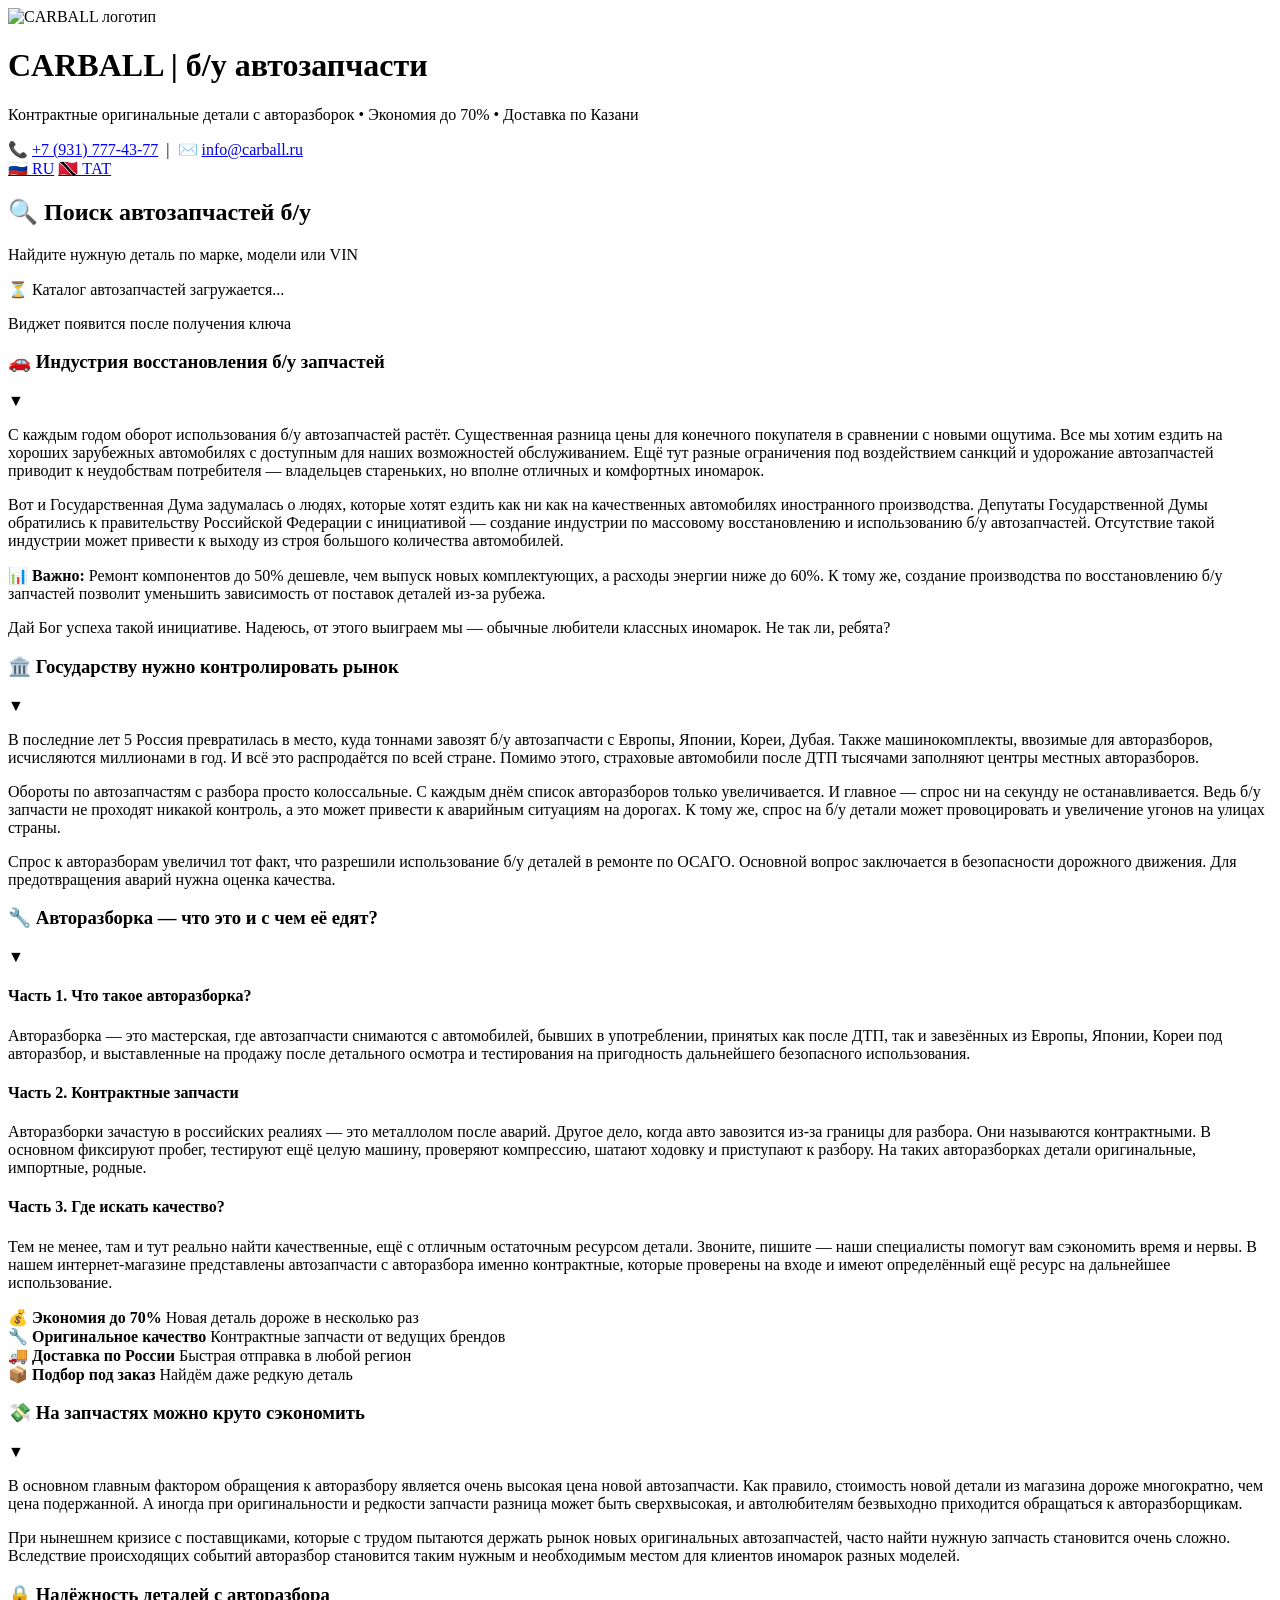
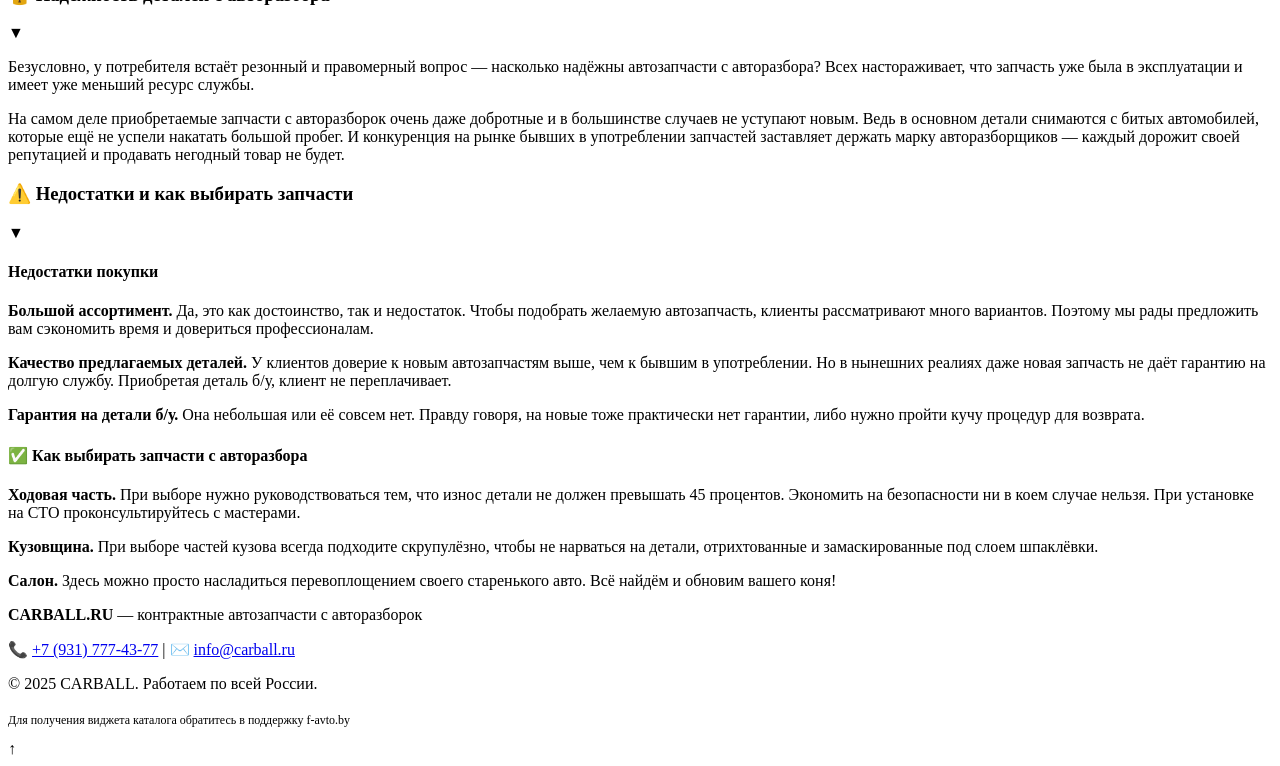
==== index.html @ 547726d8 "Carbal.ru" ====
<!DOCTYPE html>
<html lang="ru">

<head>
    <meta charset="UTF-8">
    <meta name="viewport" content="width=device-width, initial-scale=1.0">
    <title>CARBALL | Автозапчасти б/у — контрактные детали</title>
    <meta name="description"
        content="Контрактные автозапчасти с авторазборок. Экономия до 70%, оригинальные детали для иномарок. Доставка по России.">
    <link rel="stylesheet" href="carbal.css">
</head>

<body>
    <div class="header">
        <div class="header-top">
            <img class="header-logo" src="авторазборка/CarBall.jpg" alt="CARBALL логотип">
            <div>
                <h1>CARBALL <span>| б/у автозапчасти</span></h1>
                <p>Контрактные оригинальные детали с авторазборок • Экономия до 70% • Доставка по Казани</p>
            </div>
        </div>
        <div class="contacts">
            📞 <a href="tel:+79317774377" class="phone-link">+7 (931) 777-43-77</a> &nbsp;|&nbsp;
            ✉️ <a href="mailto:info@carball.ru">info@carball.ru</a>
        </div>
        <div class="lang-switcher">
            <a href="index.html" class="lang-btn active">🇷🇺 RU</a>
            <a href="index-tt.html" class="lang-btn">🇹🇹 ТАТ</a>
        </div>
    </div>

    <div class="container">
        <div class="widget-area">
            <h2>🔍 Поиск автозапчастей б/у</h2>
            <p>Найдите нужную деталь по марке, модели или VIN</p>
            <div class="widget-placeholder" id="favto_catalog_widget">
                <p>⏳ Каталог автозапчастей загружается...</p>
                <div class="badge">Виджет появится после получения ключа</div>
            </div>
        </div>

        <div class="tabs-container" id="tabsContainer">
            <div class="tab">
                <div class="tab-header" data-tab="1">
                    <h3><span class="tab-icon">🚗</span> Индустрия восстановления б/у запчастей</h3>
                    <span class="tab-arrow">▼</span>
                </div>
                <div class="tab-content">
                    <div class="tab-inner">
                        <p>С каждым годом оборот использования б/у автозапчастей растёт. Существенная разница цены для
                            конечного покупателя в сравнении с новыми ощутима. Все мы хотим ездить на хороших зарубежных
                            автомобилях с доступным для наших возможностей обслуживанием. Ещё тут разные ограничения под
                            воздействием санкций и удорожание автозапчастей приводит к неудобствам потребителя —
                            владельцев стареньких, но вполне отличных и комфортных иномарок.</p>
                        <p>Вот и Государственная Дума задумалась о людях, которые хотят ездить как ни как на
                            качественных автомобилях иностранного производства. Депутаты Государственной Думы обратились
                            к правительству Российской Федерации с инициативой — создание индустрии по массовому
                            восстановлению и использованию б/у автозапчастей. Отсутствие такой индустрии может привести
                            к выходу из строя большого количества автомобилей.</p>
                        <div class="highlight">📊 <strong>Важно:</strong> Ремонт компонентов до 50% дешевле, чем выпуск
                            новых комплектующих, а расходы энергии ниже до 60%. К тому же, создание производства по
                            восстановлению б/у запчастей позволит уменьшить зависимость от поставок деталей из-за
                            рубежа.</div>
                        <p>Дай Бог успеха такой инициативе. Надеюсь, от этого выиграем мы — обычные любители классных
                            иномарок. Не так ли, ребята?</p>
                    </div>
                </div>
            </div>

            <div class="tab">
                <div class="tab-header" data-tab="2">
                    <h3><span class="tab-icon">🏛️</span> Государству нужно контролировать рынок</h3>
                    <span class="tab-arrow">▼</span>
                </div>
                <div class="tab-content">
                    <div class="tab-inner">
                        <p>В последние лет 5 Россия превратилась в место, куда тоннами завозят б/у автозапчасти с
                            Европы, Японии, Кореи, Дубая. Также машинокомплекты, ввозимые для авторазборов, исчисляются
                            миллионами в год. И всё это распродаётся по всей стране. Помимо этого, страховые автомобили
                            после ДТП тысячами заполняют центры местных авторазборов.</p>
                        <p>Обороты по автозапчастям с разбора просто колоссальные. С каждым днём список авторазборов
                            только увеличивается. И главное — спрос ни на секунду не останавливается. Ведь б/у запчасти
                            не проходят никакой контроль, а это может привести к аварийным ситуациям на дорогах. К тому
                            же, спрос на б/у детали может провоцировать и увеличение угонов на улицах страны.</p>
                        <p>Спрос к авторазборам увеличил тот факт, что разрешили использование б/у деталей в ремонте по
                            ОСАГО. Основной вопрос заключается в безопасности дорожного движения. Для предотвращения
                            аварий нужна оценка качества.</p>
                    </div>
                </div>
            </div>

            <div class="tab">
                <div class="tab-header" data-tab="3">
                    <h3><span class="tab-icon">🔧</span> Авторазборка — что это и с чем её едят?</h3>
                    <span class="tab-arrow">▼</span>
                </div>
                <div class="tab-content">
                    <div class="tab-inner">
                        <h4>Часть 1. Что такое авторазборка?</h4>
                        <p>Авторазборка — это мастерская, где автозапчасти снимаются с автомобилей, бывших в
                            употреблении, принятых как после ДТП, так и завезённых из Европы, Японии, Кореи под
                            авторазбор, и выставленные на продажу после детального осмотра и тестирования на пригодность
                            дальнейшего безопасного использования.</p>
                        <h4>Часть 2. Контрактные запчасти</h4>
                        <p>Авторазборки зачастую в российских реалиях — это металлолом после аварий. Другое дело, когда
                            авто завозится из-за границы для разбора. Они называются контрактными. В основном фиксируют
                            пробег, тестируют ещё целую машину, проверяют компрессию, шатают ходовку и приступают к
                            разбору. На таких авторазборках детали оригинальные, импортные, родные.</p>
                        <h4>Часть 3. Где искать качество?</h4>
                        <p>Тем не менее, там и тут реально найти качественные, ещё с отличным остаточным ресурсом
                            детали. Звоните, пишите — наши специалисты помогут вам сэкономить время и нервы. В нашем
                            интернет-магазине представлены автозапчасти с авторазбора именно контрактные, которые
                            проверены на входе и имеют определённый ещё ресурс на дальнейшее использование.</p>
                        <div class="benefits-mini">
                            <div class="benefit-mini"><strong>💰 Экономия до 70%</strong> Новая деталь дороже в
                                несколько раз</div>
                            <div class="benefit-mini"><strong>🔧 Оригинальное качество</strong> Контрактные запчасти от
                                ведущих брендов</div>
                            <div class="benefit-mini"><strong>🚚 Доставка по России</strong> Быстрая отправка в любой
                                регион</div>
                            <div class="benefit-mini"><strong>📦 Подбор под заказ</strong> Найдём даже редкую деталь
                            </div>
                        </div>
                    </div>
                </div>
            </div>

            <div class="tab">
                <div class="tab-header" data-tab="4">
                    <h3><span class="tab-icon">💸</span> На запчастях можно круто сэкономить</h3>
                    <span class="tab-arrow">▼</span>
                </div>
                <div class="tab-content">
                    <div class="tab-inner">
                        <p>В основном главным фактором обращения к авторазбору является очень высокая цена новой
                            автозапчасти. Как правило, стоимость новой детали из магазина дороже многократно, чем цена
                            подержанной. А иногда при оригинальности и редкости запчасти разница может быть
                            сверхвысокая, и автолюбителям безвыходно приходится обращаться к авторазборщикам.</p>
                        <p>При нынешнем кризисе с поставщиками, которые с трудом пытаются держать рынок новых
                            оригинальных автозапчастей, часто найти нужную запчасть становится очень сложно. Вследствие
                            происходящих событий авторазбор становится таким нужным и необходимым местом для клиентов
                            иномарок разных моделей.</p>
                    </div>
                </div>
            </div>

            <div class="tab">
                <div class="tab-header" data-tab="5">
                    <h3><span class="tab-icon">🔒</span> Надёжность деталей с авторазбора</h3>
                    <span class="tab-arrow">▼</span>
                </div>
                <div class="tab-content">
                    <div class="tab-inner">
                        <p>Безусловно, у потребителя встаёт резонный и правомерный вопрос — насколько надёжны
                            автозапчасти с авторазбора? Всех настораживает, что запчасть уже была в эксплуатации и имеет
                            уже меньший ресурс службы.</p>
                        <p>На самом деле приобретаемые запчасти с авторазборок очень даже добротные и в большинстве
                            случаев не уступают новым. Ведь в основном детали снимаются с битых автомобилей, которые ещё
                            не успели накатать большой пробег. И конкуренция на рынке бывших в употреблении запчастей
                            заставляет держать марку авторазборщиков — каждый дорожит своей репутацией и продавать
                            негодный товар не будет.</p>
                    </div>
                </div>
            </div>

            <div class="tab">
                <div class="tab-header" data-tab="6">
                    <h3><span class="tab-icon">⚠️</span> Недостатки и как выбирать запчасти</h3>
                    <span class="tab-arrow">▼</span>
                </div>
                <div class="tab-content">
                    <div class="tab-inner">
                        <h4>Недостатки покупки</h4>
                        <p><strong>Большой ассортимент.</strong> Да, это как достоинство, так и недостаток. Чтобы
                            подобрать желаемую автозапчасть, клиенты рассматривают много вариантов. Поэтому мы рады
                            предложить вам сэкономить время и довериться профессионалам.</p>
                        <p><strong>Качество предлагаемых деталей.</strong> У клиентов доверие к новым автозапчастям
                            выше, чем к бывшим в употреблении. Но в нынешних реалиях даже новая запчасть не даёт
                            гарантию на долгую службу. Приобретая деталь б/у, клиент не переплачивает.</p>
                        <p><strong>Гарантия на детали б/у.</strong> Она небольшая или её совсем нет. Правду говоря, на
                            новые тоже практически нет гарантии, либо нужно пройти кучу процедур для возврата.</p>
                        <h4>✅ Как выбирать запчасти с авторазбора</h4>
                        <p><strong>Ходовая часть.</strong> При выборе нужно руководствоваться тем, что износ детали не
                            должен превышать 45 процентов. Экономить на безопасности ни в коем случае нельзя. При
                            установке на СТО проконсультируйтесь с мастерами.</p>
                        <p><strong>Кузовщина.</strong> При выборе частей кузова всегда подходите скрупулёзно, чтобы не
                            нарваться на детали, отрихтованные и замаскированные под слоем шпаклёвки.</p>
                        <p><strong>Салон.</strong> Здесь можно просто насладиться перевоплощением своего старенького
                            авто. Всё найдём и обновим вашего коня!</p>
                    </div>
                </div>
            </div>
        </div>
    </div>

    <div class="footer">
        <p><strong>CARBALL.RU</strong> — контрактные автозапчасти с авторазборок</p>
        <p>📞 <a href="tel:+79317774377">+7 (931) 777-43-77</a> | ✉️ <a
                href="mailto:info@carball.ru">info@carball.ru</a></p>
        <p>© 2025 CARBALL. Работаем по всей России.</p>
        <p style="font-size: 12px; margin-top: 20px;">Для получения виджета каталога обратитесь в поддержку f-avto.by
        </p>
    </div>

    <div class="go-top" id="goTop">↑</div>

    <script>
        const tabs = document.querySelectorAll('.tab');
        tabs.forEach(tab => {
            const header = tab.querySelector('.tab-header');
            header.addEventListener('click', () => {
                tabs.forEach(otherTab => {
                    if (otherTab !== tab && otherTab.classList.contains('active')) {
                        otherTab.classList.remove('active');
                    }
                });
                tab.classList.toggle('active');
            });
        });
        if (tabs.length > 0) tabs[0].classList.add('active');

        const goTop = document.getElementById('goTop');
        window.addEventListener('scroll', () => {
            goTop.classList.toggle('show', window.scrollY > 300);
        });
        goTop.addEventListener('click', () => {
            window.scrollTo({ top: 0, behavior: 'smooth' });
        });
    </script>
</body>

</html>
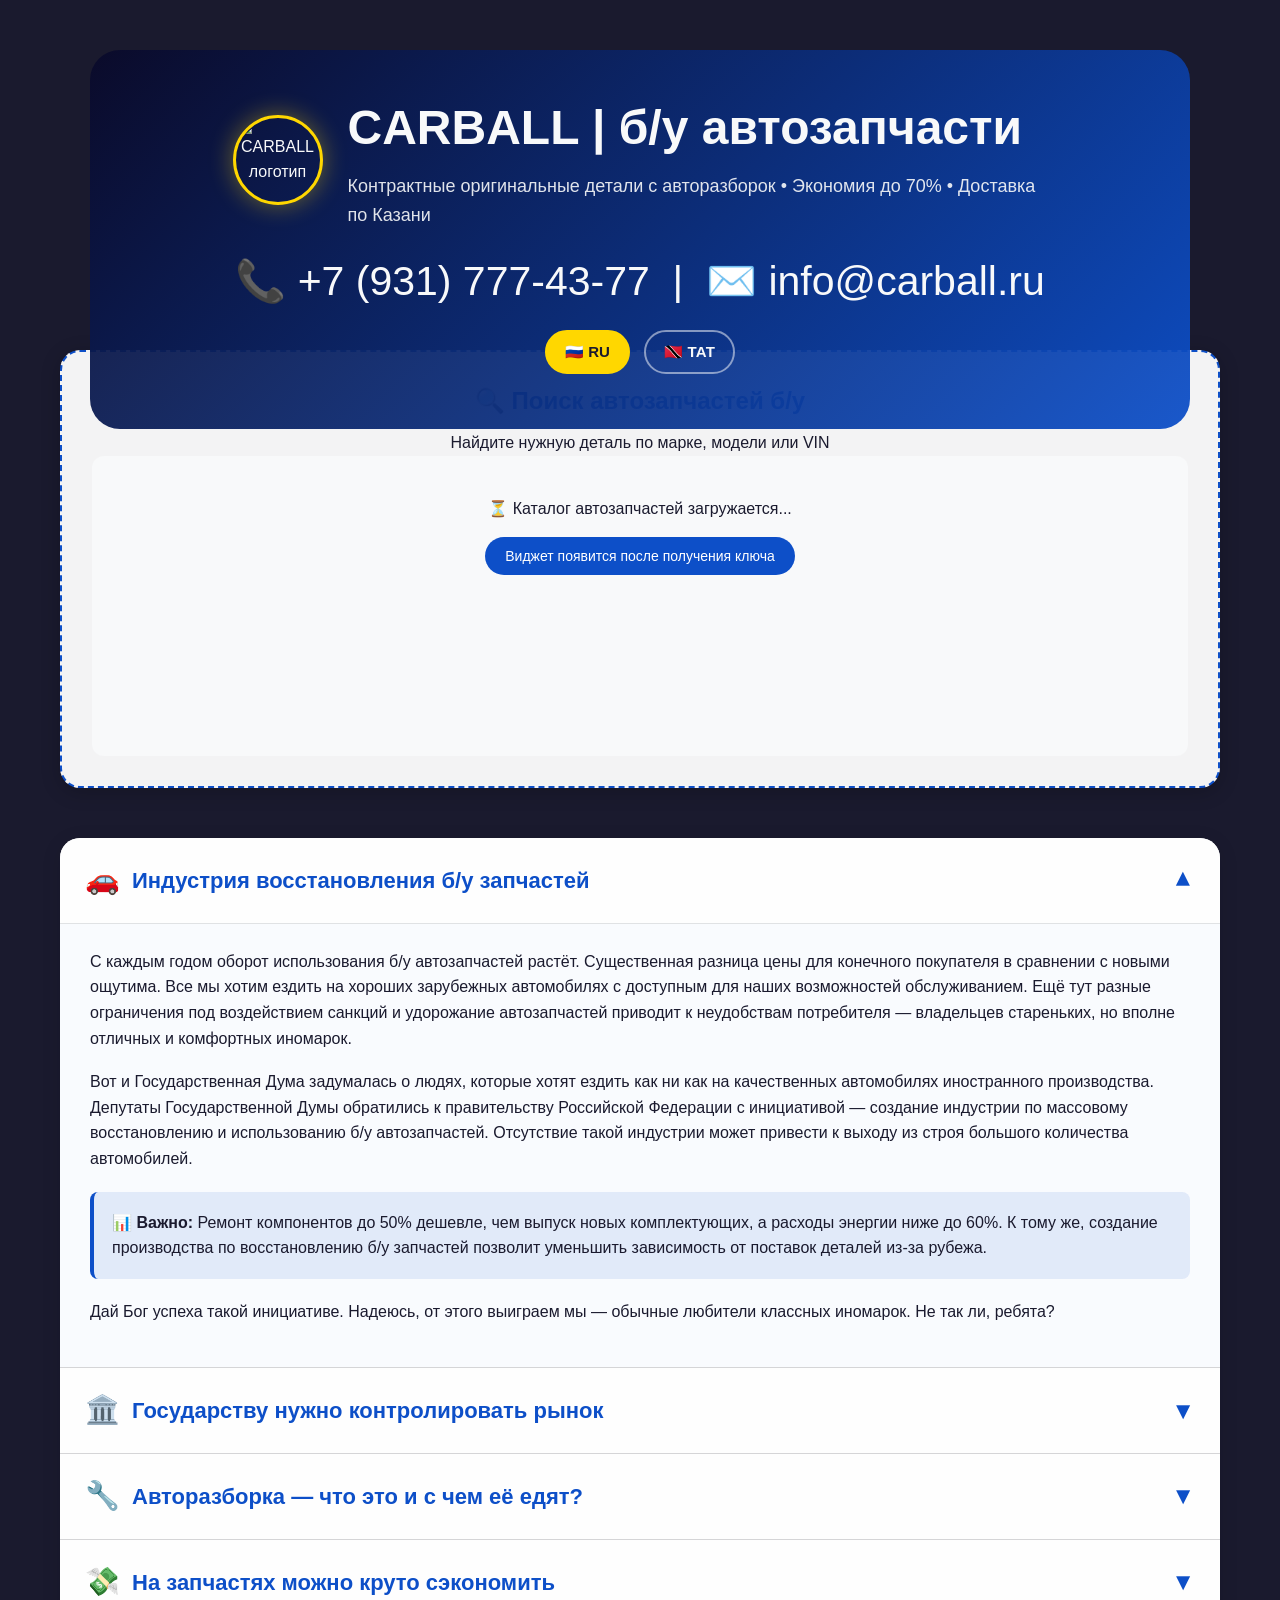
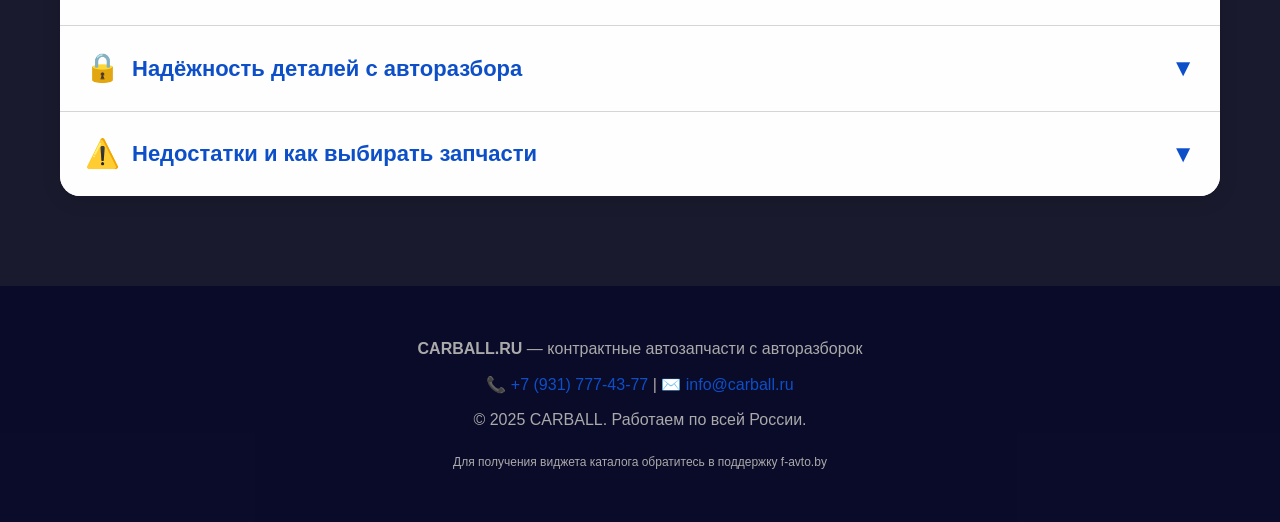
==== commit 9b752ac0: "Carbal.ru" ====
--- a/index.html
+++ b/index.html
@@ -13,7 +13,7 @@
 <body>
     <div class="header">
         <div class="header-top">
-            <img class="header-logo" src="авторазборка/CarBall.jpg" alt="CARBALL логотип">
+            <img class="header-logo" src="carbal/CarBall.jpg" alt="CARBALL логотип">
             <div>
                 <h1>CARBALL <span>| б/у автозапчасти</span></h1>
                 <p>Контрактные оригинальные детали с авторазборок • Экономия до 70% • Доставка по Казани</p>
--- a/carbal.css
+++ b/carbal.css
@@ -0,0 +1,340 @@
+* {
+  margin: 0;
+  padding: 0;
+  box-sizing: border-box;
+}
+
+body {
+  font-family: -apple-system, BlinkMacSystemFont, 'Segoe UI', Roboto, 'Helvetica Neue', Arial, sans-serif;
+  color: #1a1a2e;
+  line-height: 1.6;
+  background-image: url('carbal/1.jpg');
+  background-size: cover;
+  background-position: center;
+  background-repeat: no-repeat;
+  background-attachment: fixed;
+  background-color: #1a1a2e;
+  position: relative;
+  min-height: 100vh;
+}
+
+.header {
+  background: linear-gradient(135deg, rgba(10, 10, 42, 0.95) 0%, rgba(13, 79, 200, 0.95) 100%);
+  color: #f8f9fa;
+  padding: 40px 20px;
+  text-align: center;
+  width: 90%;
+  max-width: 1100px;
+  border-radius: 30px;
+  margin: 30px auto;
+  position: fixed;
+  top: 20px;
+  left: 50%;
+  transform: translateX(-50%);
+  z-index: 1000;
+
+}
+
+.header-top {
+  display: flex;
+  align-items: center;
+  justify-content: center;
+  gap: 25px;
+  margin-bottom: 20px;
+  flex-wrap: wrap;
+}
+
+.header-logo {
+  width: 90px;
+  height: 90px;
+  border-radius: 50%;
+  object-fit: cover;
+  border: 3px solid #ffd700;
+  box-shadow: 0 0 25px rgba(255, 215, 0, 0.4);
+  transition: transform 0.3s ease;
+}
+
+.header-logo:hover {
+  transform: scale(1.05);
+}
+
+.header h1 {
+  font-size: 48px;
+  margin-bottom: 5px;
+  text-align: left;
+}
+
+.header h1 span {
+  color: #f8f9fa;
+}
+
+.header p {
+  font-size: 18px;
+  opacity: 0.9;
+  max-width: 700px;
+  margin: 0;
+  text-align: left;
+}
+
+.contacts {
+  margin-top: 20px;
+  font-size: 41px;
+}
+
+.contacts a {
+  color: #f8f9fa;
+  text-decoration: none;
+}
+
+@media (max-width: 768px) {
+  .header-top {
+    flex-direction: column;
+    text-align: center;
+  }
+
+  .header h1 {
+    font-size: 32px;
+    text-align: center;
+  }
+
+  .header p {
+    text-align: center;
+    font-size: 16px;
+  }
+
+  .header-logo {
+    width: 70px;
+    height: 70px;
+  }
+
+  .lang-btn {
+    padding: 6px 14px;
+    font-size: 13px;
+  }
+}
+
+.container {
+  max-width: 1200px;
+  margin: 0 auto;
+  padding: 350px 20px 40px;
+}
+
+.widget-area {
+  background: rgba(255, 255, 255, 0.95);
+  border-radius: 20px;
+  padding: 30px;
+  margin-bottom: 50px;
+  box-shadow: 0 4px 20px rgba(0, 0, 0, 0.2);
+  text-align: center;
+  border: 2px dashed #0d4fc8;
+}
+
+.widget-area h2 {
+  color: #0d4fc8;
+  margin-bottom: 10px;
+}
+
+.widget-placeholder {
+  background: #f8f9fa;
+  border-radius: 12px;
+  padding: 40px;
+  min-height: 300px;
+}
+
+.badge {
+  display: inline-block;
+  background: #0d4fc8;
+  color: white;
+  padding: 8px 20px;
+  border-radius: 50px;
+  font-size: 14px;
+  margin-top: 15px;
+}
+
+.tabs-container {
+  background: rgba(255, 255, 255, 0.92);
+  border-radius: 20px;
+  box-shadow: 0 4px 20px rgba(0, 0, 0, 0.1);
+  overflow: hidden;
+}
+
+.tab {
+  border-bottom: 1px solid rgba(0, 0, 0, 0.1);
+}
+
+.tab:last-child {
+  border-bottom: none;
+}
+
+.tab-header {
+  background: rgba(255, 255, 255, 0.95);
+  padding: 20px 25px;
+  cursor: pointer;
+  transition: background 0.3s ease;
+  display: flex;
+  justify-content: space-between;
+  align-items: center;
+}
+
+.tab-header:hover {
+  background: rgba(240, 244, 250, 0.98);
+}
+
+.tab-header h3 {
+  color: #0d4fc8;
+  font-size: 22px;
+  margin: 0;
+  display: flex;
+  align-items: center;
+  gap: 12px;
+}
+
+.tab-icon {
+  font-size: 28px;
+}
+
+.tab-arrow {
+  font-size: 24px;
+  color: #0d4fc8;
+  transition: transform 0.3s ease;
+}
+
+.tab.active .tab-arrow {
+  transform: rotate(180deg);
+}
+
+.tab-content {
+  max-height: 0;
+  overflow: hidden;
+  transition: max-height 0.5s ease;
+  background: rgba(250, 252, 255, 0.95);
+}
+
+.tab.active .tab-content {
+  max-height: 3000px;
+}
+
+.tab-inner {
+  padding: 25px 30px;
+  border-top: 1px solid rgba(0, 0, 0, 0.1);
+}
+
+.tab-inner p {
+  margin-bottom: 18px;
+  font-size: 16px;
+  color: #1a1a2e;
+}
+
+.tab-inner h4 {
+  color: #0d4fc8;
+  margin: 20px 0 10px 0;
+  font-size: 18px;
+}
+
+.tab-inner .highlight {
+  background: rgba(13, 79, 200, 0.1);
+  padding: 18px;
+  border-left: 4px solid #0d4fc8;
+  border-radius: 8px;
+  margin: 20px 0;
+}
+
+.benefits-mini {
+  display: grid;
+  grid-template-columns: repeat(auto-fit, minmax(200px, 1fr));
+  gap: 15px;
+  margin: 20px 0;
+}
+
+.benefit-mini {
+  background: white;
+  padding: 15px;
+  border-radius: 12px;
+  text-align: center;
+  border: 1px solid #e0e4e8;
+}
+
+.benefit-mini strong {
+  color: #0d4fc8;
+  display: block;
+  font-size: 18px;
+  margin-bottom: 8px;
+}
+
+.footer {
+  background: rgba(10, 10, 42, 0.95);
+  color: #aaa;
+  text-align: center;
+  padding: 40px 20px;
+  margin-top: 50px;
+}
+
+.footer p {
+  margin: 10px 0;
+}
+
+.footer a {
+  color: #0d4fc8;
+  text-decoration: none;
+}
+
+.go-top {
+  position: fixed;
+  bottom: 30px;
+  right: 30px;
+  background: #0d4fc8;
+  color: white;
+  width: 50px;
+  height: 50px;
+  border-radius: 50%;
+  display: flex;
+  align-items: center;
+  justify-content: center;
+  cursor: pointer;
+  opacity: 0;
+  transition: opacity 0.3s;
+  box-shadow: 0 2px 10px rgba(0, 0, 0, 0.2);
+  z-index: 100;
+}
+
+.go-top.show {
+  opacity: 1;
+}
+
+.go-top:hover {
+  background: #0a3a9e;
+}
+
+.phone-link:hover {
+  text-decoration: underline;
+}
+
+.lang-switcher {
+  margin: 15px 0;
+}
+
+.lang-btn {
+  display: inline-block;
+  padding: 8px 18px;
+  margin: 0 5px;
+  border: 2px solid rgba(255, 255, 255, 0.5);
+  border-radius: 25px;
+  color: #f8f9fa;
+  text-decoration: none;
+  font-size: 15px;
+  font-weight: bold;
+  transition: all 0.3s ease;
+}
+
+.lang-btn:hover {
+  background: rgba(255, 255, 255, 0.2);
+  border-color: #ffd700;
+  color: #ffd700;
+  transform: scale(1.05);
+}
+
+.lang-btn.active {
+  background: #ffd700;
+  color: #1a1a2e;
+  border-color: #ffd700;
+}
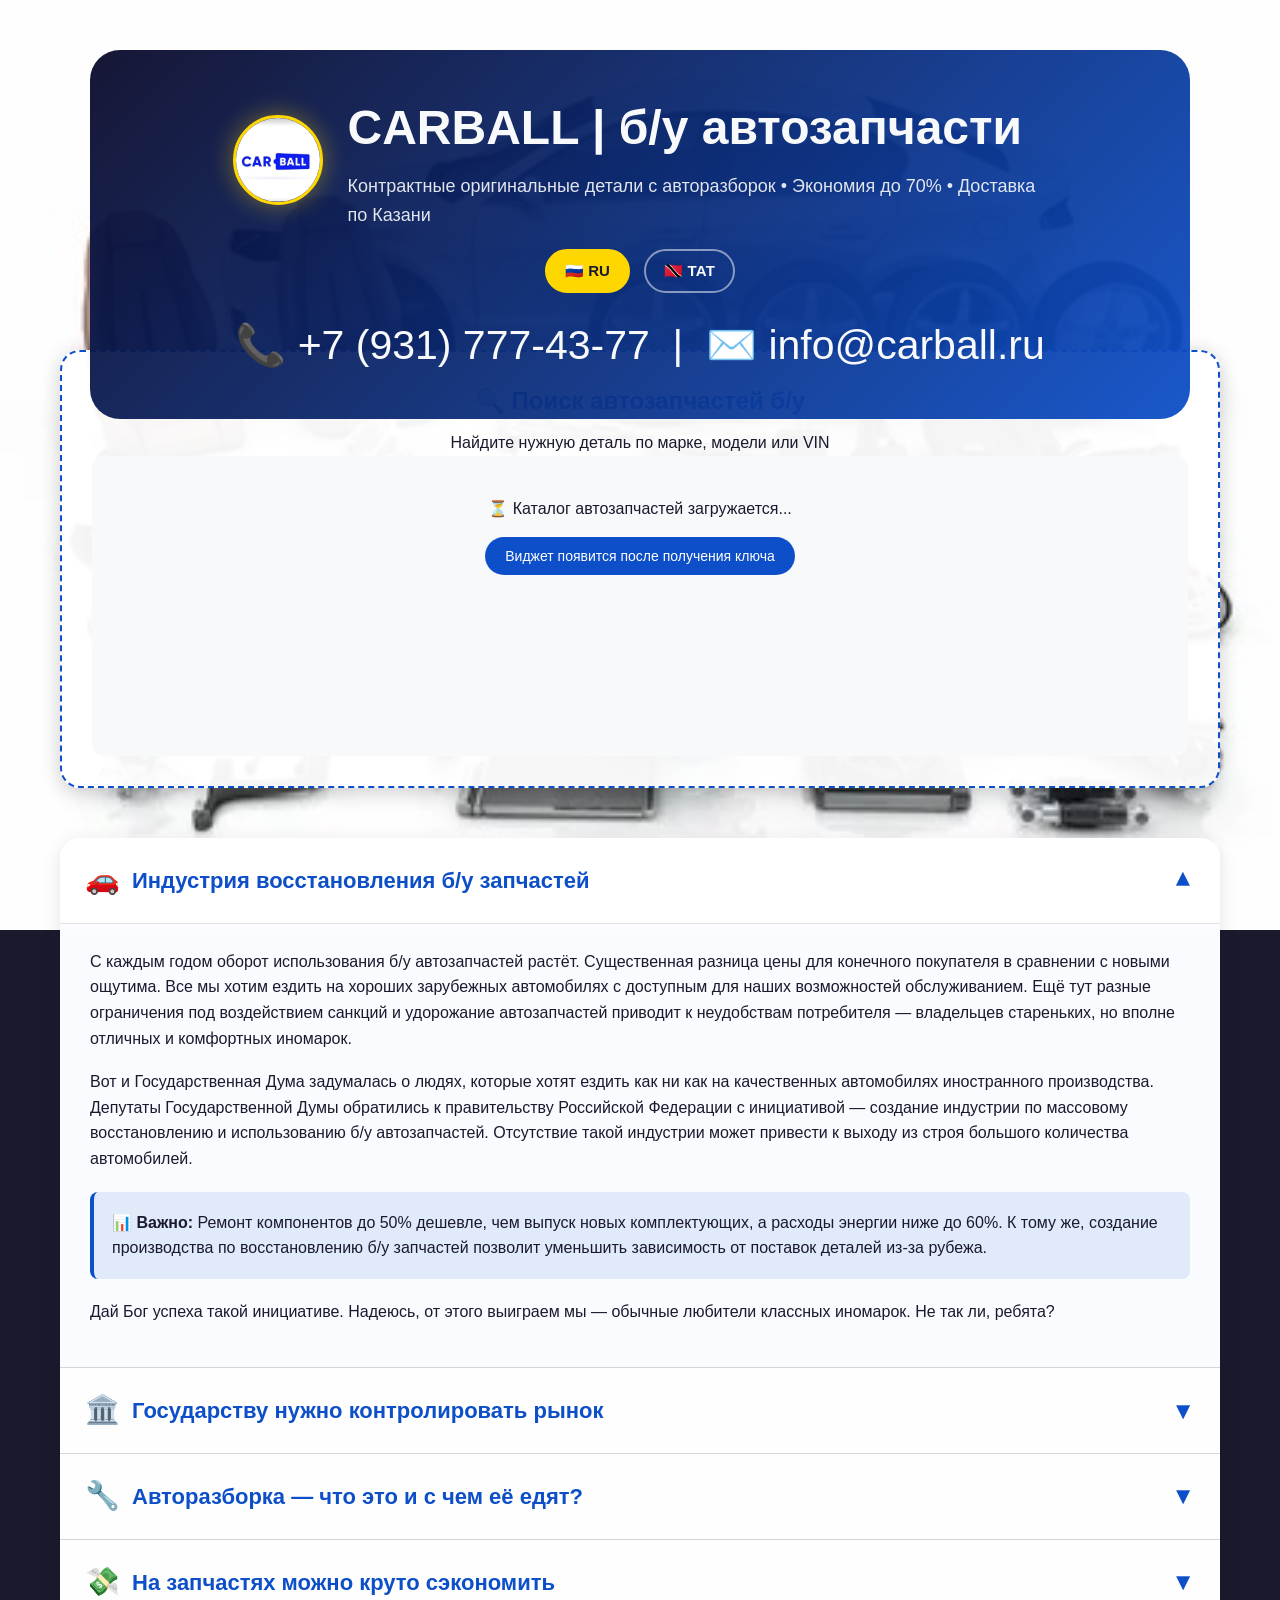
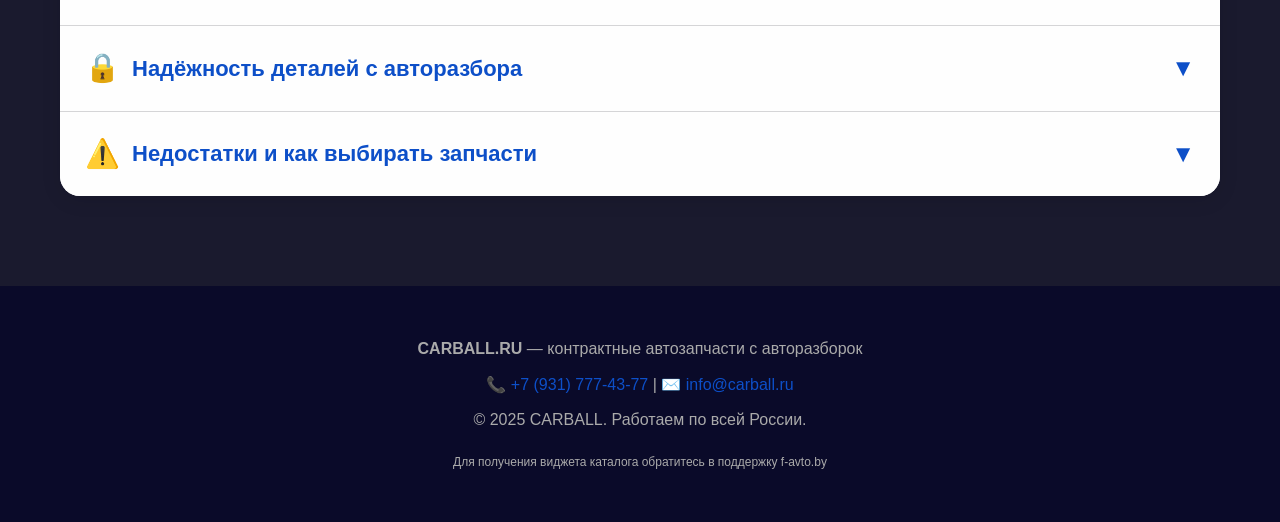
==== commit dadb0d41: "e" ====
--- a/index.html
+++ b/index.html
@@ -13,19 +13,21 @@
 <body>
     <div class="header">
         <div class="header-top">
-            <img class="header-logo" src="carbal/CarBall.jpg" alt="CARBALL логотип">
+            <img class="header-logo" src="CarBall.jpg" alt="CARBALL логотип">
             <div>
                 <h1>CARBALL <span>| б/у автозапчасти</span></h1>
                 <p>Контрактные оригинальные детали с авторазборок • Экономия до 70% • Доставка по Казани</p>
             </div>
         </div>
+
+        <div class="lang-switcher">
+            <a href="index.html" class="lang-btn active">🇷🇺 RU</a>
+            <a href="index-tt.html" class="lang-btn">🇹🇹 ТАТ</a>
+        </div>
+
         <div class="contacts">
             📞 <a href="tel:+79317774377" class="phone-link">+7 (931) 777-43-77</a> &nbsp;|&nbsp;
             ✉️ <a href="mailto:info@carball.ru">info@carball.ru</a>
-        </div>
-        <div class="lang-switcher">
-            <a href="index.html" class="lang-btn active">🇷🇺 RU</a>
-            <a href="index-tt.html" class="lang-btn">🇹🇹 ТАТ</a>
         </div>
     </div>
 
--- a/carbal.css
+++ b/carbal.css
@@ -8,7 +8,7 @@
   font-family: -apple-system, BlinkMacSystemFont, 'Segoe UI', Roboto, 'Helvetica Neue', Arial, sans-serif;
   color: #1a1a2e;
   line-height: 1.6;
-  background-image: url('carbal/1.jpg');
+  background-image: url('1.jpg');
   background-size: cover;
   background-position: center;
   background-repeat: no-repeat;
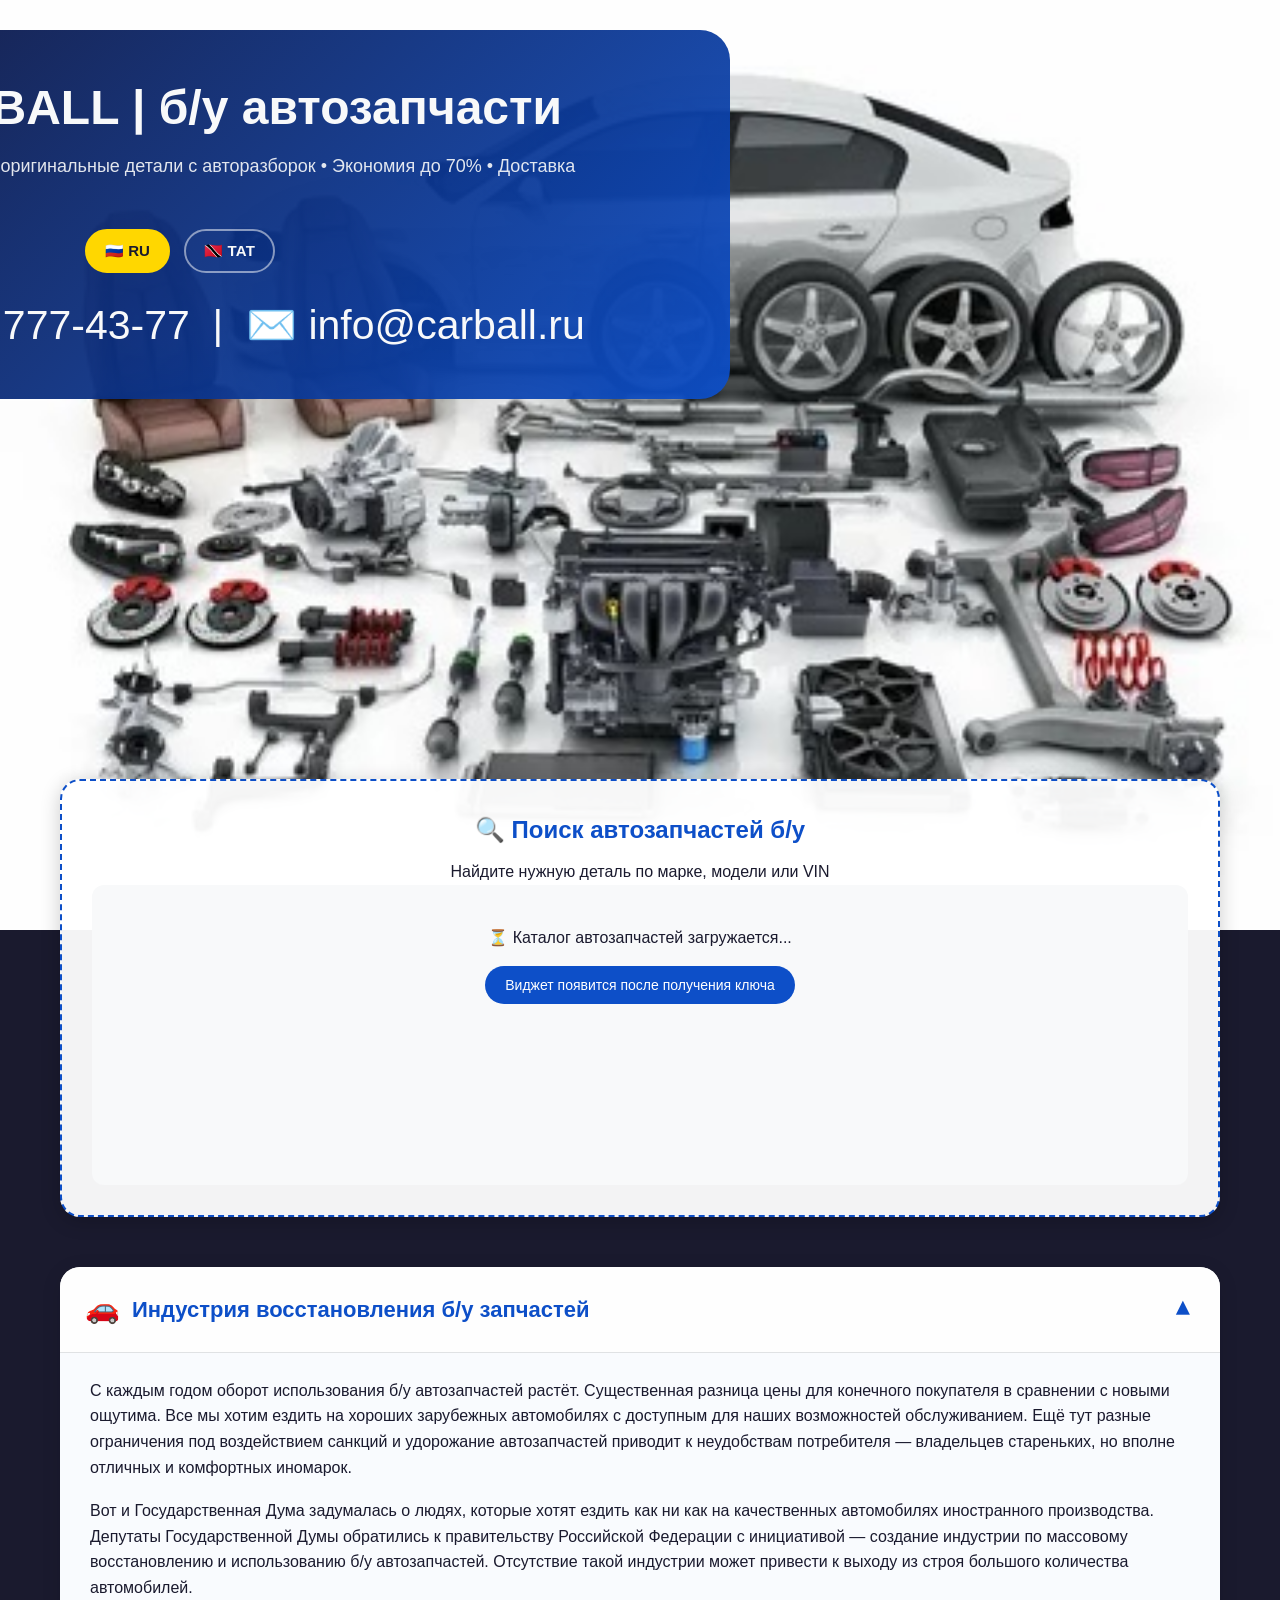
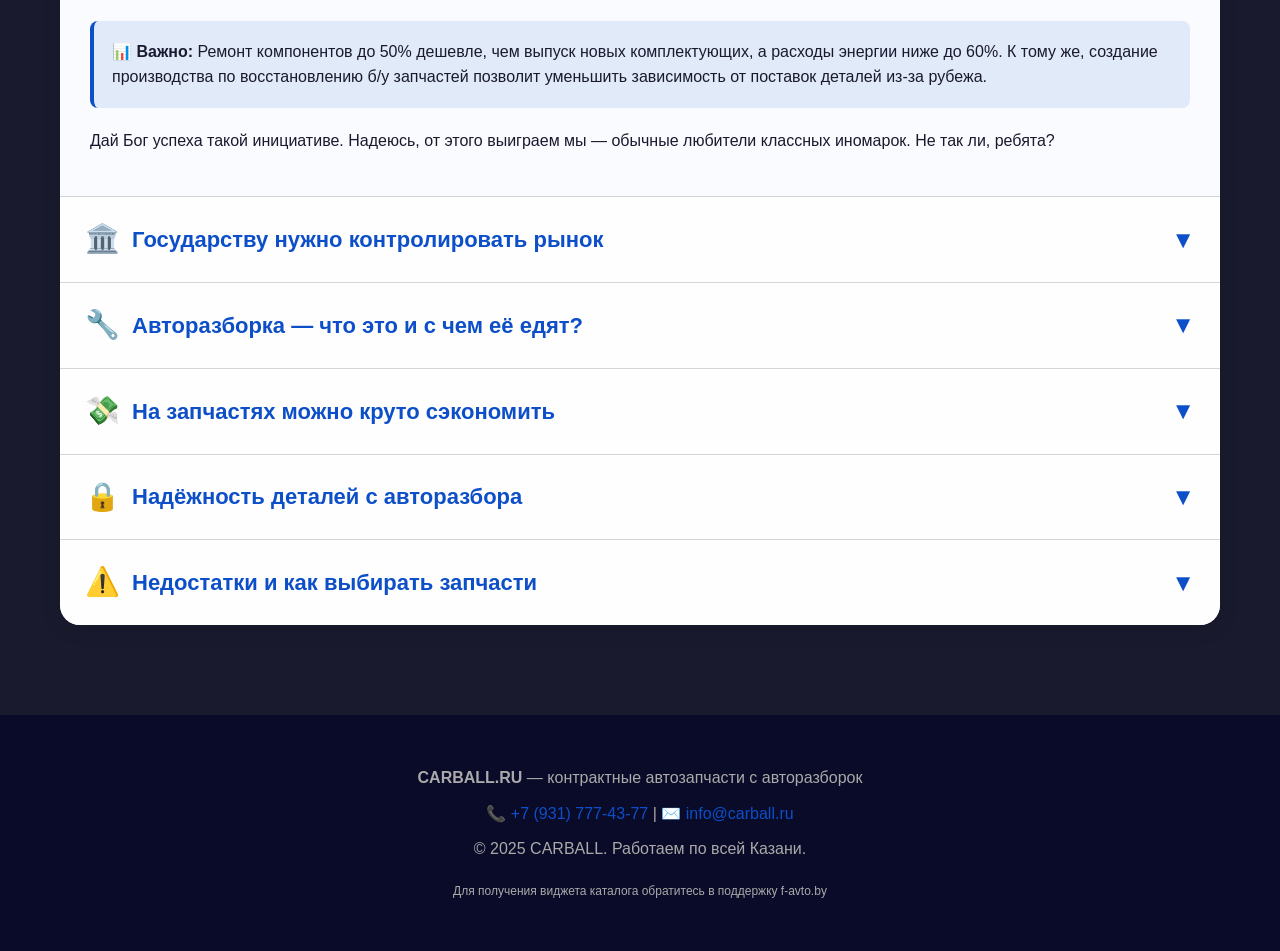
==== commit 04969840: "rrrr" ====
--- a/index.html
+++ b/index.html
@@ -6,7 +6,7 @@
     <meta name="viewport" content="width=device-width, initial-scale=1.0">
     <title>CARBALL | Автозапчасти б/у — контрактные детали</title>
     <meta name="description"
-        content="Контрактные автозапчасти с авторазборок. Экономия до 70%, оригинальные детали для иномарок. Доставка по России.">
+        content="Контрактные автозапчасти с авторазборок. Экономия до 70%, оригинальные детали для иномарок. Доставка по Казани.">
     <link rel="stylesheet" href="carbal.css">
 </head>
 
@@ -25,7 +25,7 @@
             <a href="index-tt.html" class="lang-btn">🇹🇹 ТАТ</a>
         </div>
 
-        <div class="contacts">
+        <div  class="contacts">
             📞 <a href="tel:+79317774377" class="phone-link">+7 (931) 777-43-77</a> &nbsp;|&nbsp;
             ✉️ <a href="mailto:info@carball.ru">info@carball.ru</a>
         </div>
@@ -199,7 +199,7 @@
         <p><strong>CARBALL.RU</strong> — контрактные автозапчасти с авторазборок</p>
         <p>📞 <a href="tel:+79317774377">+7 (931) 777-43-77</a> | ✉️ <a
                 href="mailto:info@carball.ru">info@carball.ru</a></p>
-        <p>© 2025 CARBALL. Работаем по всей России.</p>
+        <p>© 2025 CARBALL. Работаем по всей Казани.</p>
         <p style="font-size: 12px; margin-top: 20px;">Для получения виджета каталога обратитесь в поддержку f-avto.by
         </p>
     </div>
--- a/carbal.css
+++ b/carbal.css
@@ -3,6 +3,7 @@
   padding: 0;
   box-sizing: border-box;
 }
+
 
 body {
   font-family: -apple-system, BlinkMacSystemFont, 'Segoe UI', Roboto, 'Helvetica Neue', Arial, sans-serif;
@@ -27,12 +28,11 @@
   max-width: 1100px;
   border-radius: 30px;
   margin: 30px auto;
-  position: fixed;
-  top: 20px;
+  position: sticky;
+  top: 0;
+  z-index: 1000;
   left: 50%;
   transform: translateX(-50%);
-  z-index: 1000;
-
 }
 
 .header-top {
@@ -110,6 +110,16 @@
   .lang-btn {
     padding: 6px 14px;
     font-size: 13px;
+  }
+
+  .container {
+    padding: 120px 15px 40px;
+  }
+
+  .header {
+    padding: 20px 10px;
+    width: 95%;
+    top: 10px;
   }
 }
 
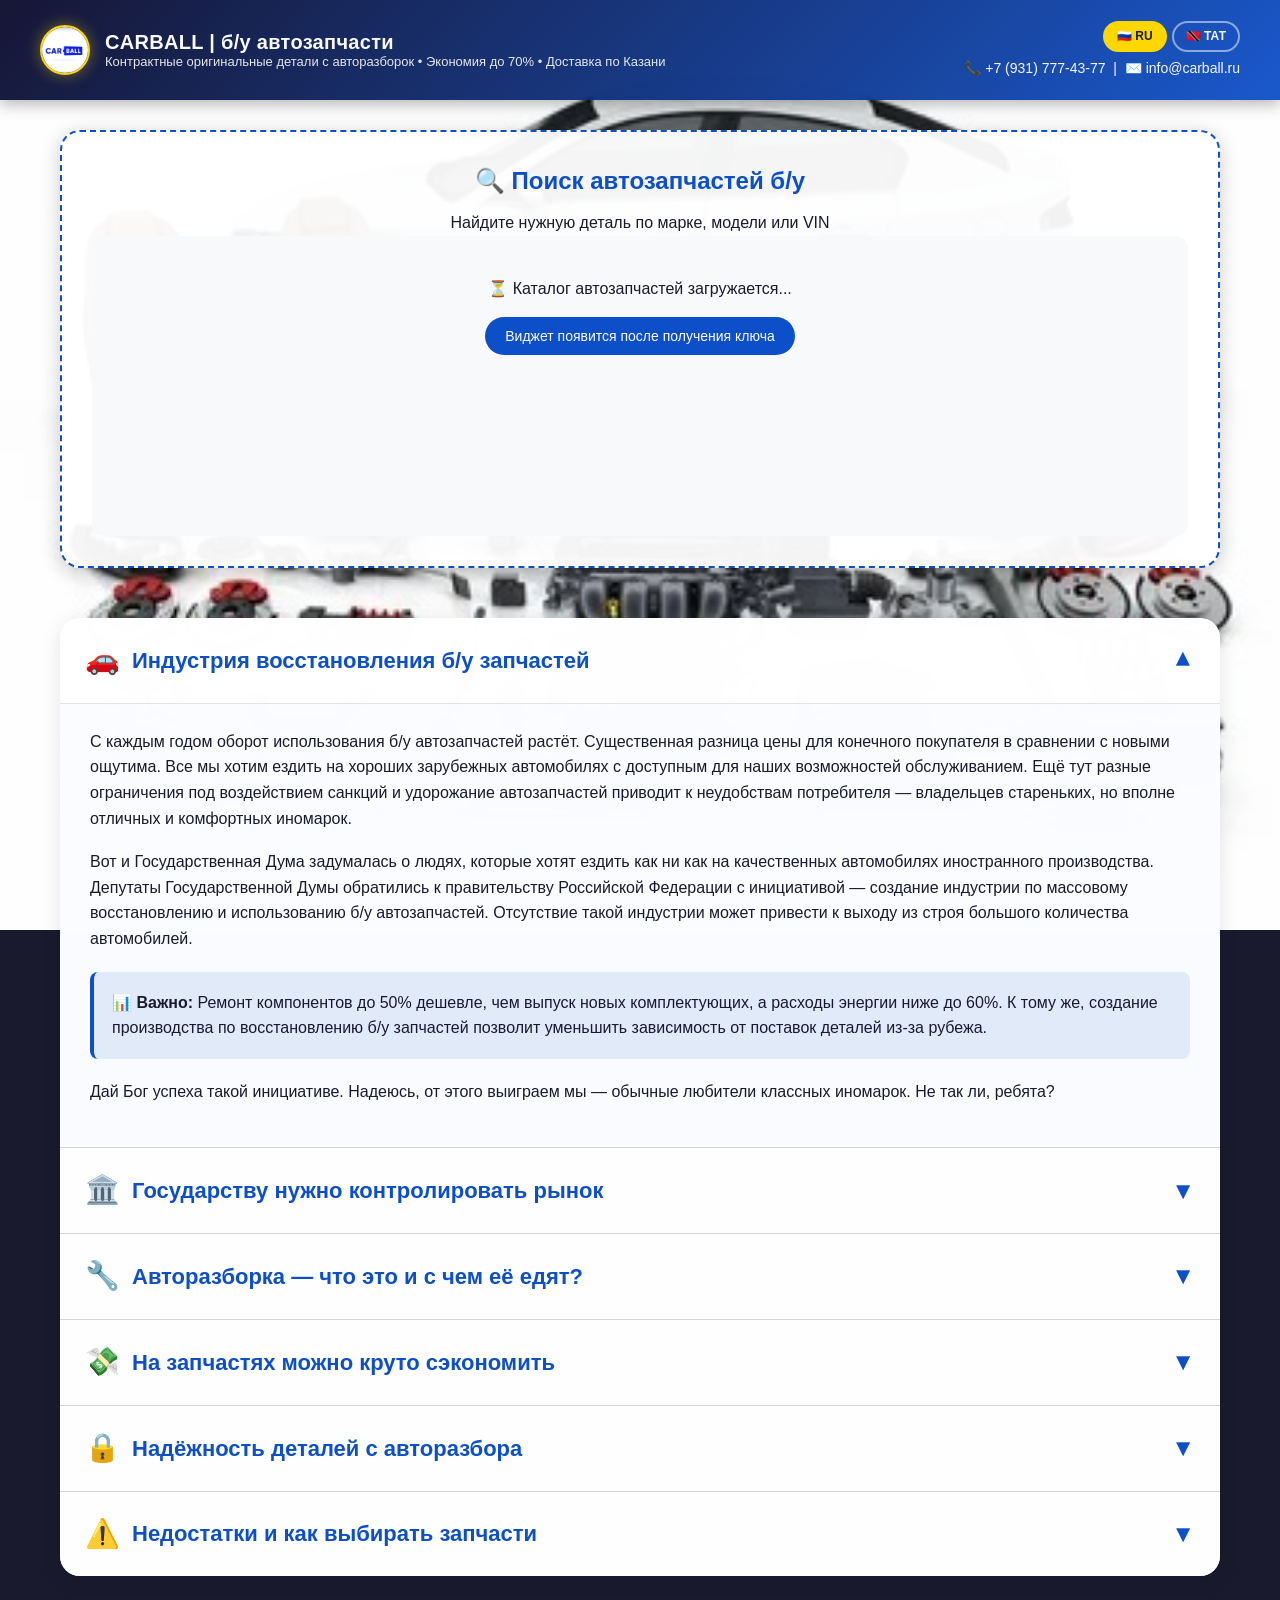
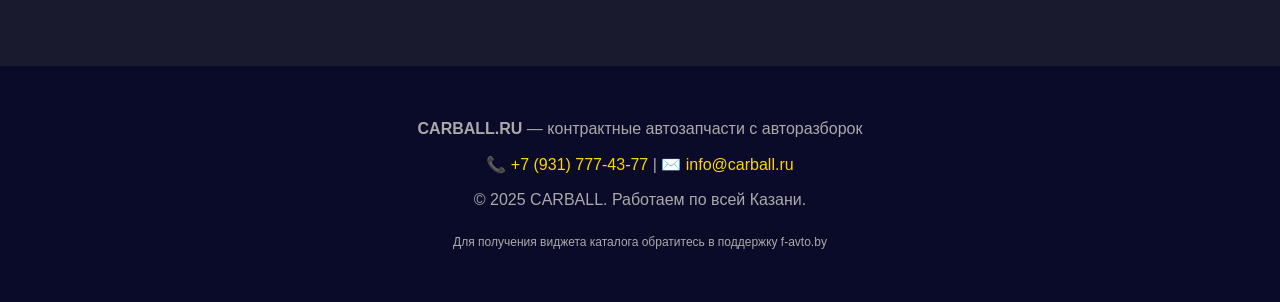
==== commit 75da1d68: "Add files via upload" ====
--- a/index.html
+++ b/index.html
@@ -1,234 +1,236 @@
-<!DOCTYPE html>
-<html lang="ru">
-
-<head>
-    <meta charset="UTF-8">
-    <meta name="viewport" content="width=device-width, initial-scale=1.0">
-    <title>CARBALL | Автозапчасти б/у — контрактные детали</title>
-    <meta name="description"
-        content="Контрактные автозапчасти с авторазборок. Экономия до 70%, оригинальные детали для иномарок. Доставка по Казани.">
-    <link rel="stylesheet" href="carbal.css">
-</head>
-
-<body>
-    <div class="header">
-        <div class="header-top">
-            <img class="header-logo" src="CarBall.jpg" alt="CARBALL логотип">
-            <div>
-                <h1>CARBALL <span>| б/у автозапчасти</span></h1>
-                <p>Контрактные оригинальные детали с авторазборок • Экономия до 70% • Доставка по Казани</p>
-            </div>
-        </div>
-
-        <div class="lang-switcher">
-            <a href="index.html" class="lang-btn active">🇷🇺 RU</a>
-            <a href="index-tt.html" class="lang-btn">🇹🇹 ТАТ</a>
-        </div>
-
-        <div  class="contacts">
-            📞 <a href="tel:+79317774377" class="phone-link">+7 (931) 777-43-77</a> &nbsp;|&nbsp;
-            ✉️ <a href="mailto:info@carball.ru">info@carball.ru</a>
-        </div>
-    </div>
-
-    <div class="container">
-        <div class="widget-area">
-            <h2>🔍 Поиск автозапчастей б/у</h2>
-            <p>Найдите нужную деталь по марке, модели или VIN</p>
-            <div class="widget-placeholder" id="favto_catalog_widget">
-                <p>⏳ Каталог автозапчастей загружается...</p>
-                <div class="badge">Виджет появится после получения ключа</div>
-            </div>
-        </div>
-
-        <div class="tabs-container" id="tabsContainer">
-            <div class="tab">
-                <div class="tab-header" data-tab="1">
-                    <h3><span class="tab-icon">🚗</span> Индустрия восстановления б/у запчастей</h3>
-                    <span class="tab-arrow">▼</span>
-                </div>
-                <div class="tab-content">
-                    <div class="tab-inner">
-                        <p>С каждым годом оборот использования б/у автозапчастей растёт. Существенная разница цены для
-                            конечного покупателя в сравнении с новыми ощутима. Все мы хотим ездить на хороших зарубежных
-                            автомобилях с доступным для наших возможностей обслуживанием. Ещё тут разные ограничения под
-                            воздействием санкций и удорожание автозапчастей приводит к неудобствам потребителя —
-                            владельцев стареньких, но вполне отличных и комфортных иномарок.</p>
-                        <p>Вот и Государственная Дума задумалась о людях, которые хотят ездить как ни как на
-                            качественных автомобилях иностранного производства. Депутаты Государственной Думы обратились
-                            к правительству Российской Федерации с инициативой — создание индустрии по массовому
-                            восстановлению и использованию б/у автозапчастей. Отсутствие такой индустрии может привести
-                            к выходу из строя большого количества автомобилей.</p>
-                        <div class="highlight">📊 <strong>Важно:</strong> Ремонт компонентов до 50% дешевле, чем выпуск
-                            новых комплектующих, а расходы энергии ниже до 60%. К тому же, создание производства по
-                            восстановлению б/у запчастей позволит уменьшить зависимость от поставок деталей из-за
-                            рубежа.</div>
-                        <p>Дай Бог успеха такой инициативе. Надеюсь, от этого выиграем мы — обычные любители классных
-                            иномарок. Не так ли, ребята?</p>
-                    </div>
-                </div>
-            </div>
-
-            <div class="tab">
-                <div class="tab-header" data-tab="2">
-                    <h3><span class="tab-icon">🏛️</span> Государству нужно контролировать рынок</h3>
-                    <span class="tab-arrow">▼</span>
-                </div>
-                <div class="tab-content">
-                    <div class="tab-inner">
-                        <p>В последние лет 5 Россия превратилась в место, куда тоннами завозят б/у автозапчасти с
-                            Европы, Японии, Кореи, Дубая. Также машинокомплекты, ввозимые для авторазборов, исчисляются
-                            миллионами в год. И всё это распродаётся по всей стране. Помимо этого, страховые автомобили
-                            после ДТП тысячами заполняют центры местных авторазборов.</p>
-                        <p>Обороты по автозапчастям с разбора просто колоссальные. С каждым днём список авторазборов
-                            только увеличивается. И главное — спрос ни на секунду не останавливается. Ведь б/у запчасти
-                            не проходят никакой контроль, а это может привести к аварийным ситуациям на дорогах. К тому
-                            же, спрос на б/у детали может провоцировать и увеличение угонов на улицах страны.</p>
-                        <p>Спрос к авторазборам увеличил тот факт, что разрешили использование б/у деталей в ремонте по
-                            ОСАГО. Основной вопрос заключается в безопасности дорожного движения. Для предотвращения
-                            аварий нужна оценка качества.</p>
-                    </div>
-                </div>
-            </div>
-
-            <div class="tab">
-                <div class="tab-header" data-tab="3">
-                    <h3><span class="tab-icon">🔧</span> Авторазборка — что это и с чем её едят?</h3>
-                    <span class="tab-arrow">▼</span>
-                </div>
-                <div class="tab-content">
-                    <div class="tab-inner">
-                        <h4>Часть 1. Что такое авторазборка?</h4>
-                        <p>Авторазборка — это мастерская, где автозапчасти снимаются с автомобилей, бывших в
-                            употреблении, принятых как после ДТП, так и завезённых из Европы, Японии, Кореи под
-                            авторазбор, и выставленные на продажу после детального осмотра и тестирования на пригодность
-                            дальнейшего безопасного использования.</p>
-                        <h4>Часть 2. Контрактные запчасти</h4>
-                        <p>Авторазборки зачастую в российских реалиях — это металлолом после аварий. Другое дело, когда
-                            авто завозится из-за границы для разбора. Они называются контрактными. В основном фиксируют
-                            пробег, тестируют ещё целую машину, проверяют компрессию, шатают ходовку и приступают к
-                            разбору. На таких авторазборках детали оригинальные, импортные, родные.</p>
-                        <h4>Часть 3. Где искать качество?</h4>
-                        <p>Тем не менее, там и тут реально найти качественные, ещё с отличным остаточным ресурсом
-                            детали. Звоните, пишите — наши специалисты помогут вам сэкономить время и нервы. В нашем
-                            интернет-магазине представлены автозапчасти с авторазбора именно контрактные, которые
-                            проверены на входе и имеют определённый ещё ресурс на дальнейшее использование.</p>
-                        <div class="benefits-mini">
-                            <div class="benefit-mini"><strong>💰 Экономия до 70%</strong> Новая деталь дороже в
-                                несколько раз</div>
-                            <div class="benefit-mini"><strong>🔧 Оригинальное качество</strong> Контрактные запчасти от
-                                ведущих брендов</div>
-                            <div class="benefit-mini"><strong>🚚 Доставка по России</strong> Быстрая отправка в любой
-                                регион</div>
-                            <div class="benefit-mini"><strong>📦 Подбор под заказ</strong> Найдём даже редкую деталь
-                            </div>
-                        </div>
-                    </div>
-                </div>
-            </div>
-
-            <div class="tab">
-                <div class="tab-header" data-tab="4">
-                    <h3><span class="tab-icon">💸</span> На запчастях можно круто сэкономить</h3>
-                    <span class="tab-arrow">▼</span>
-                </div>
-                <div class="tab-content">
-                    <div class="tab-inner">
-                        <p>В основном главным фактором обращения к авторазбору является очень высокая цена новой
-                            автозапчасти. Как правило, стоимость новой детали из магазина дороже многократно, чем цена
-                            подержанной. А иногда при оригинальности и редкости запчасти разница может быть
-                            сверхвысокая, и автолюбителям безвыходно приходится обращаться к авторазборщикам.</p>
-                        <p>При нынешнем кризисе с поставщиками, которые с трудом пытаются держать рынок новых
-                            оригинальных автозапчастей, часто найти нужную запчасть становится очень сложно. Вследствие
-                            происходящих событий авторазбор становится таким нужным и необходимым местом для клиентов
-                            иномарок разных моделей.</p>
-                    </div>
-                </div>
-            </div>
-
-            <div class="tab">
-                <div class="tab-header" data-tab="5">
-                    <h3><span class="tab-icon">🔒</span> Надёжность деталей с авторазбора</h3>
-                    <span class="tab-arrow">▼</span>
-                </div>
-                <div class="tab-content">
-                    <div class="tab-inner">
-                        <p>Безусловно, у потребителя встаёт резонный и правомерный вопрос — насколько надёжны
-                            автозапчасти с авторазбора? Всех настораживает, что запчасть уже была в эксплуатации и имеет
-                            уже меньший ресурс службы.</p>
-                        <p>На самом деле приобретаемые запчасти с авторазборок очень даже добротные и в большинстве
-                            случаев не уступают новым. Ведь в основном детали снимаются с битых автомобилей, которые ещё
-                            не успели накатать большой пробег. И конкуренция на рынке бывших в употреблении запчастей
-                            заставляет держать марку авторазборщиков — каждый дорожит своей репутацией и продавать
-                            негодный товар не будет.</p>
-                    </div>
-                </div>
-            </div>
-
-            <div class="tab">
-                <div class="tab-header" data-tab="6">
-                    <h3><span class="tab-icon">⚠️</span> Недостатки и как выбирать запчасти</h3>
-                    <span class="tab-arrow">▼</span>
-                </div>
-                <div class="tab-content">
-                    <div class="tab-inner">
-                        <h4>Недостатки покупки</h4>
-                        <p><strong>Большой ассортимент.</strong> Да, это как достоинство, так и недостаток. Чтобы
-                            подобрать желаемую автозапчасть, клиенты рассматривают много вариантов. Поэтому мы рады
-                            предложить вам сэкономить время и довериться профессионалам.</p>
-                        <p><strong>Качество предлагаемых деталей.</strong> У клиентов доверие к новым автозапчастям
-                            выше, чем к бывшим в употреблении. Но в нынешних реалиях даже новая запчасть не даёт
-                            гарантию на долгую службу. Приобретая деталь б/у, клиент не переплачивает.</p>
-                        <p><strong>Гарантия на детали б/у.</strong> Она небольшая или её совсем нет. Правду говоря, на
-                            новые тоже практически нет гарантии, либо нужно пройти кучу процедур для возврата.</p>
-                        <h4>✅ Как выбирать запчасти с авторазбора</h4>
-                        <p><strong>Ходовая часть.</strong> При выборе нужно руководствоваться тем, что износ детали не
-                            должен превышать 45 процентов. Экономить на безопасности ни в коем случае нельзя. При
-                            установке на СТО проконсультируйтесь с мастерами.</p>
-                        <p><strong>Кузовщина.</strong> При выборе частей кузова всегда подходите скрупулёзно, чтобы не
-                            нарваться на детали, отрихтованные и замаскированные под слоем шпаклёвки.</p>
-                        <p><strong>Салон.</strong> Здесь можно просто насладиться перевоплощением своего старенького
-                            авто. Всё найдём и обновим вашего коня!</p>
-                    </div>
-                </div>
-            </div>
-        </div>
-    </div>
-
-    <div class="footer">
-        <p><strong>CARBALL.RU</strong> — контрактные автозапчасти с авторазборок</p>
-        <p>📞 <a href="tel:+79317774377">+7 (931) 777-43-77</a> | ✉️ <a
-                href="mailto:info@carball.ru">info@carball.ru</a></p>
-        <p>© 2025 CARBALL. Работаем по всей Казани.</p>
-        <p style="font-size: 12px; margin-top: 20px;">Для получения виджета каталога обратитесь в поддержку f-avto.by
-        </p>
-    </div>
-
-    <div class="go-top" id="goTop">↑</div>
-
-    <script>
-        const tabs = document.querySelectorAll('.tab');
-        tabs.forEach(tab => {
-            const header = tab.querySelector('.tab-header');
-            header.addEventListener('click', () => {
-                tabs.forEach(otherTab => {
-                    if (otherTab !== tab && otherTab.classList.contains('active')) {
-                        otherTab.classList.remove('active');
-                    }
-                });
-                tab.classList.toggle('active');
-            });
-        });
-        if (tabs.length > 0) tabs[0].classList.add('active');
-
-        const goTop = document.getElementById('goTop');
-        window.addEventListener('scroll', () => {
-            goTop.classList.toggle('show', window.scrollY > 300);
-        });
-        goTop.addEventListener('click', () => {
-            window.scrollTo({ top: 0, behavior: 'smooth' });
-        });
-    </script>
-</body>
-
+<!DOCTYPE html>
+<html lang="ru">
+
+<head>
+    <meta charset="UTF-8">
+    <meta name="viewport" content="width=device-width, initial-scale=1.0">
+    <title>CARBALL | Автозапчасти б/у — контрактные детали</title>
+    <meta name="description"
+        content="Контрактные автозапчасти с авторазборок. Экономия до 70%, оригинальные детали для иномарок. Доставка по Казани.">
+    <link rel="stylesheet" href="carbal.css">
+</head>
+
+<body>
+    <div class="header">
+        <div class="header-container">
+            <div class="header-brand">
+                <img class="header-logo" src="CarBall.jpg" alt="CARBALL логотип">
+                <div class="header-title">
+                    <h1>CARBALL <span>| б/у автозапчасти</span></h1>
+                    <p>Контрактные оригинальные детали с авторазборок • Экономия до 70% • Доставка по Казани</p>
+                </div>
+            </div>
+            <div class="header-actions">
+                <div class="lang-switcher">
+                    <a href="index.html" class="lang-btn active">🇷🇺 RU</a>
+                    <a href="index-tt.html" class="lang-btn">🇹🇹 ТАТ</a>
+                </div>
+                <div class="contacts">
+                    📞 <a href="tel:+79317774377" class="phone-link">+7 (931) 777-43-77</a> &nbsp;|&nbsp;
+                    ✉️ <a href="mailto:info@carball.ru">info@carball.ru</a>
+                </div>
+            </div>
+        </div>
+    </div>
+
+    <div class="container">
+        <div class="widget-area">
+            <h2>🔍 Поиск автозапчастей б/у</h2>
+            <p>Найдите нужную деталь по марке, модели или VIN</p>
+            <div class="widget-placeholder" id="favto_catalog_widget">
+                <p>⏳ Каталог автозапчастей загружается...</p>
+                <div class="badge">Виджет появится после получения ключа</div>
+            </div>
+        </div>
+
+        <div class="tabs-container" id="tabsContainer">
+            <div class="tab">
+                <div class="tab-header" data-tab="1">
+                    <h3><span class="tab-icon">🚗</span> Индустрия восстановления б/у запчастей</h3>
+                    <span class="tab-arrow">▼</span>
+                </div>
+                <div class="tab-content">
+                    <div class="tab-inner">
+                        <p>С каждым годом оборот использования б/у автозапчастей растёт. Существенная разница цены для
+                            конечного покупателя в сравнении с новыми ощутима. Все мы хотим ездить на хороших зарубежных
+                            автомобилях с доступным для наших возможностей обслуживанием. Ещё тут разные ограничения под
+                            воздействием санкций и удорожание автозапчастей приводит к неудобствам потребителя —
+                            владельцев стареньких, но вполне отличных и комфортных иномарок.</p>
+                        <p>Вот и Государственная Дума задумалась о людях, которые хотят ездить как ни как на
+                            качественных автомобилях иностранного производства. Депутаты Государственной Думы обратились
+                            к правительству Российской Федерации с инициативой — создание индустрии по массовому
+                            восстановлению и использованию б/у автозапчастей. Отсутствие такой индустрии может привести
+                            к выходу из строя большого количества автомобилей.</p>
+                        <div class="highlight">📊 <strong>Важно:</strong> Ремонт компонентов до 50% дешевле, чем выпуск
+                            новых комплектующих, а расходы энергии ниже до 60%. К тому же, создание производства по
+                            восстановлению б/у запчастей позволит уменьшить зависимость от поставок деталей из-за
+                            рубежа.</div>
+                        <p>Дай Бог успеха такой инициативе. Надеюсь, от этого выиграем мы — обычные любители классных
+                            иномарок. Не так ли, ребята?</p>
+                    </div>
+                </div>
+            </div>
+
+            <div class="tab">
+                <div class="tab-header" data-tab="2">
+                    <h3><span class="tab-icon">🏛️</span> Государству нужно контролировать рынок</h3>
+                    <span class="tab-arrow">▼</span>
+                </div>
+                <div class="tab-content">
+                    <div class="tab-inner">
+                        <p>В последние лет 5 Россия превратилась в место, куда тоннами завозят б/у автозапчасти с
+                            Европы, Японии, Кореи, Дубая. Также машинокомплекты, ввозимые для авторазборов, исчисляются
+                            миллионами в год. И всё это распродаётся по всей стране. Помимо этого, страховые автомобили
+                            после ДТП тысячами заполняют центры местных авторазборов.</p>
+                        <p>Обороты по автозапчастям с разбора просто колоссальные. С каждым днём список авторазборов
+                            только увеличивается. И главное — спрос ни на секунду не останавливается. Ведь б/у запчасти
+                            не проходят никакой контроль, а это может привести к аварийным ситуациям на дорогах. К тому
+                            же, спрос на б/у детали может провоцировать и увеличение угонов на улицах страны.</p>
+                        <p>Спрос к авторазборам увеличил тот факт, что разрешили использование б/у деталей в ремонте по
+                            ОСАГО. Основной вопрос заключается в безопасности дорожного движения. Для предотвращения
+                            аварий нужна оценка качества.</p>
+                    </div>
+                </div>
+            </div>
+
+            <div class="tab">
+                <div class="tab-header" data-tab="3">
+                    <h3><span class="tab-icon">🔧</span> Авторазборка — что это и с чем её едят?</h3>
+                    <span class="tab-arrow">▼</span>
+                </div>
+                <div class="tab-content">
+                    <div class="tab-inner">
+                        <h4>Часть 1. Что такое авторазборка?</h4>
+                        <p>Авторазборка — это мастерская, где автозапчасти снимаются с автомобилей, бывших в
+                            употреблении, принятых как после ДТП, так и завезённых из Европы, Японии, Кореи под
+                            авторазбор, и выставленные на продажу после детального осмотра и тестирования на пригодность
+                            дальнейшего безопасного использования.</p>
+                        <h4>Часть 2. Контрактные запчасти</h4>
+                        <p>Авторазборки зачастую в российских реалиях — это металлолом после аварий. Другое дело, когда
+                            авто завозится из-за границы для разбора. Они называются контрактными. В основном фиксируют
+                            пробег, тестируют ещё целую машину, проверяют компрессию, шатают ходовку и приступают к
+                            разбору. На таких авторазборках детали оригинальные, импортные, родные.</p>
+                        <h4>Часть 3. Где искать качество?</h4>
+                        <p>Тем не менее, там и тут реально найти качественные, ещё с отличным остаточным ресурсом
+                            детали. Звоните, пишите — наши специалисты помогут вам сэкономить время и нервы. В нашем
+                            интернет-магазине представлены автозапчасти с авторазбора именно контрактные, которые
+                            проверены на входе и имеют определённый ещё ресурс на дальнейшее использование.</p>
+                        <div class="benefits-mini">
+                            <div class="benefit-mini"><strong>💰 Экономия до 70%</strong> Новая деталь дороже в
+                                несколько раз</div>
+                            <div class="benefit-mini"><strong>🔧 Оригинальное качество</strong> Контрактные запчасти от
+                                ведущих брендов</div>
+                            <div class="benefit-mini"><strong>🚚 Доставка по России</strong> Быстрая отправка в любой
+                                регион</div>
+                            <div class="benefit-mini"><strong>📦 Подбор под заказ</strong> Найдём даже редкую деталь
+                            </div>
+                        </div>
+                    </div>
+                </div>
+            </div>
+
+            <div class="tab">
+                <div class="tab-header" data-tab="4">
+                    <h3><span class="tab-icon">💸</span> На запчастях можно круто сэкономить</h3>
+                    <span class="tab-arrow">▼</span>
+                </div>
+                <div class="tab-content">
+                    <div class="tab-inner">
+                        <p>В основном главным фактором обращения к авторазбору является очень высокая цена новой
+                            автозапчасти. Как правило, стоимость новой детали из магазина дороже многократно, чем цена
+                            подержанной. А иногда при оригинальности и редкости запчасти разница может быть
+                            сверхвысокая, и автолюбителям безвыходно приходится обращаться к авторазборщикам.</p>
+                        <p>При нынешнем кризисе с поставщиками, которые с трудом пытаются держать рынок новых
+                            оригинальных автозапчастей, часто найти нужную запчасть становится очень сложно. Вследствие
+                            происходящих событий авторазбор становится таким нужным и необходимым местом для клиентов
+                            иномарок разных моделей.</p>
+                    </div>
+                </div>
+            </div>
+
+            <div class="tab">
+                <div class="tab-header" data-tab="5">
+                    <h3><span class="tab-icon">🔒</span> Надёжность деталей с авторазбора</h3>
+                    <span class="tab-arrow">▼</span>
+                </div>
+                <div class="tab-content">
+                    <div class="tab-inner">
+                        <p>Безусловно, у потребителя встаёт резонный и правомерный вопрос — насколько надёжны
+                            автозапчасти с авторазбора? Всех настораживает, что запчасть уже была в эксплуатации и имеет
+                            уже меньший ресурс службы.</p>
+                        <p>На самом деле приобретаемые запчасти с авторазборок очень даже добротные и в большинстве
+                            случаев не уступают новым. Ведь в основном детали снимаются с битых автомобилей, которые ещё
+                            не успели накатать большой пробег. И конкуренция на рынке бывших в употреблении запчастей
+                            заставляет держать марку авторазборщиков — каждый дорожит своей репутацией и продавать
+                            негодный товар не будет.</p>
+                    </div>
+                </div>
+            </div>
+
+            <div class="tab">
+                <div class="tab-header" data-tab="6">
+                    <h3><span class="tab-icon">⚠️</span> Недостатки и как выбирать запчасти</h3>
+                    <span class="tab-arrow">▼</span>
+                </div>
+                <div class="tab-content">
+                    <div class="tab-inner">
+                        <h4>Недостатки покупки</h4>
+                        <p><strong>Большой ассортимент.</strong> Да, это как достоинство, так и недостаток. Чтобы
+                            подобрать желаемую автозапчасть, клиенты рассматривают много вариантов. Поэтому мы рады
+                            предложить вам сэкономить время и довериться профессионалам.</p>
+                        <p><strong>Качество предлагаемых деталей.</strong> У клиентов доверие к новым автозапчастям
+                            выше, чем к бывшим в употреблении. Но в нынешних реалиях даже новая запчасть не даёт
+                            гарантию на долгую службу. Приобретая деталь б/у, клиент не переплачивает.</p>
+                        <p><strong>Гарантия на детали б/у.</strong> Она небольшая или её совсем нет. Правду говоря, на
+                            новые тоже практически нет гарантии, либо нужно пройти кучу процедур для возврата.</p>
+                        <h4>✅ Как выбирать запчасти с авторазбора</h4>
+                        <p><strong>Ходовая часть.</strong> При выборе нужно руководствоваться тем, что износ детали не
+                            должен превышать 45 процентов. Экономить на безопасности ни в коем случае нельзя. При
+                            установке на СТО проконсультируйтесь с мастерами.</p>
+                        <p><strong>Кузовщина.</strong> При выборе частей кузова всегда подходите скрупулёзно, чтобы не
+                            нарваться на детали, отрихтованные и замаскированные под слоем шпаклёвки.</p>
+                        <p><strong>Салон.</strong> Здесь можно просто насладиться перевоплощением своего старенького
+                            авто. Всё найдём и обновим вашего коня!</p>
+                    </div>
+                </div>
+            </div>
+        </div>
+    </div>
+
+    <div class="footer">
+        <p><strong>CARBALL.RU</strong> — контрактные автозапчасти с авторазборок</p>
+        <p>📞 <a href="tel:+79317774377">+7 (931) 777-43-77</a> | ✉️ <a
+                href="mailto:info@carball.ru">info@carball.ru</a></p>
+        <p>© 2025 CARBALL. Работаем по всей Казани.</p>
+        <p style="font-size: 12px; margin-top: 20px;">Для получения виджета каталога обратитесь в поддержку f-avto.by
+        </p>
+    </div>
+
+    <div class="go-top" id="goTop">↑</div>
+
+    <script>
+        const tabs = document.querySelectorAll('.tab');
+        tabs.forEach(tab => {
+            const header = tab.querySelector('.tab-header');
+            header.addEventListener('click', () => {
+                tabs.forEach(otherTab => {
+                    if (otherTab !== tab && otherTab.classList.contains('active')) {
+                        otherTab.classList.remove('active');
+                    }
+                });
+                tab.classList.toggle('active');
+            });
+        });
+        if (tabs.length > 0) tabs[0].classList.add('active');
+
+        const goTop = document.getElementById('goTop');
+        window.addEventListener('scroll', () => {
+            goTop.classList.toggle('show', window.scrollY > 300);
+        });
+        goTop.addEventListener('click', () => {
+            window.scrollTo({ top: 0, behavior: 'smooth' });
+        });
+    </script>
+</body>
+
 </html>
--- a/carbal.css
+++ b/carbal.css
@@ -1,350 +1,382 @@
-* {
-  margin: 0;
-  padding: 0;
-  box-sizing: border-box;
-}
-
-
-body {
-  font-family: -apple-system, BlinkMacSystemFont, 'Segoe UI', Roboto, 'Helvetica Neue', Arial, sans-serif;
-  color: #1a1a2e;
-  line-height: 1.6;
-  background-image: url('1.jpg');
-  background-size: cover;
-  background-position: center;
-  background-repeat: no-repeat;
-  background-attachment: fixed;
-  background-color: #1a1a2e;
-  position: relative;
-  min-height: 100vh;
-}
-
-.header {
-  background: linear-gradient(135deg, rgba(10, 10, 42, 0.95) 0%, rgba(13, 79, 200, 0.95) 100%);
-  color: #f8f9fa;
-  padding: 40px 20px;
-  text-align: center;
-  width: 90%;
-  max-width: 1100px;
-  border-radius: 30px;
-  margin: 30px auto;
-  position: sticky;
-  top: 0;
-  z-index: 1000;
-  left: 50%;
-  transform: translateX(-50%);
-}
-
-.header-top {
-  display: flex;
-  align-items: center;
-  justify-content: center;
-  gap: 25px;
-  margin-bottom: 20px;
-  flex-wrap: wrap;
-}
-
-.header-logo {
-  width: 90px;
-  height: 90px;
-  border-radius: 50%;
-  object-fit: cover;
-  border: 3px solid #ffd700;
-  box-shadow: 0 0 25px rgba(255, 215, 0, 0.4);
-  transition: transform 0.3s ease;
-}
-
-.header-logo:hover {
-  transform: scale(1.05);
-}
-
-.header h1 {
-  font-size: 48px;
-  margin-bottom: 5px;
-  text-align: left;
-}
-
-.header h1 span {
-  color: #f8f9fa;
-}
-
-.header p {
-  font-size: 18px;
-  opacity: 0.9;
-  max-width: 700px;
-  margin: 0;
-  text-align: left;
-}
-
-.contacts {
-  margin-top: 20px;
-  font-size: 41px;
-}
-
-.contacts a {
-  color: #f8f9fa;
-  text-decoration: none;
-}
-
-@media (max-width: 768px) {
-  .header-top {
-    flex-direction: column;
-    text-align: center;
-  }
-
-  .header h1 {
-    font-size: 32px;
-    text-align: center;
-  }
-
-  .header p {
-    text-align: center;
-    font-size: 16px;
-  }
-
-  .header-logo {
-    width: 70px;
-    height: 70px;
-  }
-
-  .lang-btn {
-    padding: 6px 14px;
-    font-size: 13px;
-  }
-
-  .container {
-    padding: 120px 15px 40px;
-  }
-
-  .header {
-    padding: 20px 10px;
-    width: 95%;
-    top: 10px;
-  }
-}
-
-.container {
-  max-width: 1200px;
-  margin: 0 auto;
-  padding: 350px 20px 40px;
-}
-
-.widget-area {
-  background: rgba(255, 255, 255, 0.95);
-  border-radius: 20px;
-  padding: 30px;
-  margin-bottom: 50px;
-  box-shadow: 0 4px 20px rgba(0, 0, 0, 0.2);
-  text-align: center;
-  border: 2px dashed #0d4fc8;
-}
-
-.widget-area h2 {
-  color: #0d4fc8;
-  margin-bottom: 10px;
-}
-
-.widget-placeholder {
-  background: #f8f9fa;
-  border-radius: 12px;
-  padding: 40px;
-  min-height: 300px;
-}
-
-.badge {
-  display: inline-block;
-  background: #0d4fc8;
-  color: white;
-  padding: 8px 20px;
-  border-radius: 50px;
-  font-size: 14px;
-  margin-top: 15px;
-}
-
-.tabs-container {
-  background: rgba(255, 255, 255, 0.92);
-  border-radius: 20px;
-  box-shadow: 0 4px 20px rgba(0, 0, 0, 0.1);
-  overflow: hidden;
-}
-
-.tab {
-  border-bottom: 1px solid rgba(0, 0, 0, 0.1);
-}
-
-.tab:last-child {
-  border-bottom: none;
-}
-
-.tab-header {
-  background: rgba(255, 255, 255, 0.95);
-  padding: 20px 25px;
-  cursor: pointer;
-  transition: background 0.3s ease;
-  display: flex;
-  justify-content: space-between;
-  align-items: center;
-}
-
-.tab-header:hover {
-  background: rgba(240, 244, 250, 0.98);
-}
-
-.tab-header h3 {
-  color: #0d4fc8;
-  font-size: 22px;
-  margin: 0;
-  display: flex;
-  align-items: center;
-  gap: 12px;
-}
-
-.tab-icon {
-  font-size: 28px;
-}
-
-.tab-arrow {
-  font-size: 24px;
-  color: #0d4fc8;
-  transition: transform 0.3s ease;
-}
-
-.tab.active .tab-arrow {
-  transform: rotate(180deg);
-}
-
-.tab-content {
-  max-height: 0;
-  overflow: hidden;
-  transition: max-height 0.5s ease;
-  background: rgba(250, 252, 255, 0.95);
-}
-
-.tab.active .tab-content {
-  max-height: 3000px;
-}
-
-.tab-inner {
-  padding: 25px 30px;
-  border-top: 1px solid rgba(0, 0, 0, 0.1);
-}
-
-.tab-inner p {
-  margin-bottom: 18px;
-  font-size: 16px;
-  color: #1a1a2e;
-}
-
-.tab-inner h4 {
-  color: #0d4fc8;
-  margin: 20px 0 10px 0;
-  font-size: 18px;
-}
-
-.tab-inner .highlight {
-  background: rgba(13, 79, 200, 0.1);
-  padding: 18px;
-  border-left: 4px solid #0d4fc8;
-  border-radius: 8px;
-  margin: 20px 0;
-}
-
-.benefits-mini {
-  display: grid;
-  grid-template-columns: repeat(auto-fit, minmax(200px, 1fr));
-  gap: 15px;
-  margin: 20px 0;
-}
-
-.benefit-mini {
-  background: white;
-  padding: 15px;
-  border-radius: 12px;
-  text-align: center;
-  border: 1px solid #e0e4e8;
-}
-
-.benefit-mini strong {
-  color: #0d4fc8;
-  display: block;
-  font-size: 18px;
-  margin-bottom: 8px;
-}
-
-.footer {
-  background: rgba(10, 10, 42, 0.95);
-  color: #aaa;
-  text-align: center;
-  padding: 40px 20px;
-  margin-top: 50px;
-}
-
-.footer p {
-  margin: 10px 0;
-}
-
-.footer a {
-  color: #0d4fc8;
-  text-decoration: none;
-}
-
-.go-top {
-  position: fixed;
-  bottom: 30px;
-  right: 30px;
-  background: #0d4fc8;
-  color: white;
-  width: 50px;
-  height: 50px;
-  border-radius: 50%;
-  display: flex;
-  align-items: center;
-  justify-content: center;
-  cursor: pointer;
-  opacity: 0;
-  transition: opacity 0.3s;
-  box-shadow: 0 2px 10px rgba(0, 0, 0, 0.2);
-  z-index: 100;
-}
-
-.go-top.show {
-  opacity: 1;
-}
-
-.go-top:hover {
-  background: #0a3a9e;
-}
-
-.phone-link:hover {
-  text-decoration: underline;
-}
-
-.lang-switcher {
-  margin: 15px 0;
-}
-
-.lang-btn {
-  display: inline-block;
-  padding: 8px 18px;
-  margin: 0 5px;
-  border: 2px solid rgba(255, 255, 255, 0.5);
-  border-radius: 25px;
-  color: #f8f9fa;
-  text-decoration: none;
-  font-size: 15px;
-  font-weight: bold;
-  transition: all 0.3s ease;
-}
-
-.lang-btn:hover {
-  background: rgba(255, 255, 255, 0.2);
-  border-color: #ffd700;
-  color: #ffd700;
-  transform: scale(1.05);
-}
-
-.lang-btn.active {
-  background: #ffd700;
-  color: #1a1a2e;
-  border-color: #ffd700;
+* {
+  margin: 0;
+  padding: 0;
+  box-sizing: border-box;
+}
+
+body {
+  font-family: -apple-system, BlinkMacSystemFont, 'Segoe UI', Roboto, 'Helvetica Neue', Arial, sans-serif;
+  color: #1a1a2e;
+  line-height: 1.6;
+  background-image: url('1.jpg');
+  background-size: cover;
+  background-position: center;
+  background-repeat: no-repeat;
+  background-attachment: fixed;
+  background-color: #1a1a2e;
+  position: relative;
+  min-height: 100vh;
+}
+
+.header {
+  background: linear-gradient(135deg, rgba(10, 10, 42, 0.95) 0%, rgba(13, 79, 200, 0.95) 100%);
+  color: #f8f9fa;
+  position: fixed;
+  top: 0;
+  left: 0;
+  right: 0;
+  z-index: 1000;
+  height: 100px;
+  display: flex;
+  align-items: center;
+  justify-content: center;
+  padding: 0 20px;
+  box-shadow: 0 4px 15px rgba(0, 0, 0, 0.3);
+}
+
+.header-container {
+  display: flex;
+  align-items: center;
+  justify-content: space-between;
+  width: 100%;
+  max-width: 1200px;
+  gap: 20px;
+}
+
+.header-brand {
+  display: flex;
+  align-items: center;
+  gap: 15px;
+}
+
+.header-logo {
+  width: 50px;
+  height: 50px;
+  border-radius: 50%;
+  object-fit: cover;
+  border: 2px solid #ffd700;
+  box-shadow: 0 0 15px rgba(255, 215, 0, 0.4);
+  transition: transform 0.3s ease;
+  flex-shrink: 0;
+}
+
+.header-logo:hover {
+  transform: scale(1.05);
+}
+
+.header-title h1 {
+  font-size: 20px;
+  margin: 0;
+  text-align: left;
+  letter-spacing: 0.3px;
+  line-height: 1.2;
+}
+
+.header-title h1 span {
+  color: #f8f9fa;
+}
+
+.header-title p {
+  font-size: 13px;
+  opacity: 0.9;
+  margin: 0;
+  text-align: left;
+  line-height: 1.3;
+}
+
+.header-actions {
+  display: flex;
+  flex-direction: column;
+  align-items: flex-end;
+  gap: 5px;
+}
+
+.lang-switcher {
+  display: flex;
+  gap: 5px;
+}
+
+.lang-btn {
+  display: inline-block;
+  padding: 4px 12px;
+  border: 2px solid rgba(255, 255, 255, 0.5);
+  border-radius: 25px;
+  color: #f8f9fa;
+  text-decoration: none;
+  font-size: 12px;
+  font-weight: bold;
+  transition: all 0.3s ease;
+}
+
+.lang-btn:hover {
+  background: rgba(255, 255, 255, 0.2);
+  border-color: #ffd700;
+  color: #ffd700;
+  transform: scale(1.05);
+}
+
+.lang-btn.active {
+  background: #ffd700;
+  color: #1a1a2e;
+  border-color: #ffd700;
+}
+
+.contacts {
+  font-size: 14px;
+  white-space: nowrap;
+}
+
+.contacts a {
+  color: #f8f9fa;
+  text-decoration: none;
+}
+
+.phone-link:hover {
+  text-decoration: underline;
+}
+
+.container {
+  max-width: 1200px;
+  margin: 0 auto;
+  padding: 130px 20px 40px;
+}
+
+.widget-area {
+  background: rgba(255, 255, 255, 0.95);
+  border-radius: 20px;
+  padding: 30px;
+  margin-bottom: 50px;
+  box-shadow: 0 4px 20px rgba(0, 0, 0, 0.2);
+  text-align: center;
+  border: 2px dashed #0d4fc8;
+}
+
+.widget-area h2 {
+  color: #0d4fc8;
+  margin-bottom: 10px;
+}
+
+.widget-placeholder {
+  background: #f8f9fa;
+  border-radius: 12px;
+  padding: 40px;
+  min-height: 300px;
+}
+
+.badge {
+  display: inline-block;
+  background: #0d4fc8;
+  color: white;
+  padding: 8px 20px;
+  border-radius: 50px;
+  font-size: 14px;
+  margin-top: 15px;
+}
+
+.tabs-container {
+  background: rgba(255, 255, 255, 0.92);
+  border-radius: 20px;
+  box-shadow: 0 4px 20px rgba(0, 0, 0, 0.1);
+  overflow: hidden;
+}
+
+.tab {
+  border-bottom: 1px solid rgba(0, 0, 0, 0.1);
+}
+
+.tab:last-child {
+  border-bottom: none;
+}
+
+.tab-header {
+  background: rgba(255, 255, 255, 0.95);
+  padding: 20px 25px;
+  cursor: pointer;
+  transition: background 0.3s ease;
+  display: flex;
+  justify-content: space-between;
+  align-items: center;
+}
+
+.tab-header:hover {
+  background: rgba(240, 244, 250, 0.98);
+}
+
+.tab-header h3 {
+  color: #0d4fc8;
+  font-size: 22px;
+  margin: 0;
+  display: flex;
+  align-items: center;
+  gap: 12px;
+}
+
+.tab-icon {
+  font-size: 28px;
+}
+
+.tab-arrow {
+  font-size: 24px;
+  color: #0d4fc8;
+  transition: transform 0.3s ease;
+}
+
+.tab.active .tab-arrow {
+  transform: rotate(180deg);
+}
+
+.tab-content {
+  max-height: 0;
+  overflow: hidden;
+  transition: max-height 0.5s ease;
+  background: rgba(250, 252, 255, 0.95);
+}
+
+.tab.active .tab-content {
+  max-height: 3000px;
+}
+
+.tab-inner {
+  padding: 25px 30px;
+  border-top: 1px solid rgba(0, 0, 0, 0.1);
+}
+
+.tab-inner p {
+  margin-bottom: 18px;
+  font-size: 16px;
+  color: #1a1a2e;
+}
+
+.tab-inner h4 {
+  color: #0d4fc8;
+  margin: 20px 0 10px 0;
+  font-size: 18px;
+}
+
+.tab-inner .highlight {
+  background: rgba(13, 79, 200, 0.1);
+  padding: 18px;
+  border-left: 4px solid #0d4fc8;
+  border-radius: 8px;
+  margin: 20px 0;
+}
+
+.benefits-mini {
+  display: grid;
+  grid-template-columns: repeat(auto-fit, minmax(200px, 1fr));
+  gap: 15px;
+  margin: 20px 0;
+}
+
+.benefit-mini {
+  background: white;
+  padding: 15px;
+  border-radius: 12px;
+  text-align: center;
+  border: 1px solid #e0e4e8;
+}
+
+.benefit-mini strong {
+  color: #0d4fc8;
+  display: block;
+  font-size: 18px;
+  margin-bottom: 8px;
+}
+
+.footer {
+  background: rgba(10, 10, 42, 0.95);
+  color: #aaa;
+  text-align: center;
+  padding: 40px 20px;
+  margin-top: 50px;
+}
+
+.footer p {
+  margin: 10px 0;
+}
+
+.footer a {
+  color: #ffd700;
+  text-decoration: none;
+}
+
+.go-top {
+  position: fixed;
+  bottom: 30px;
+  right: 30px;
+  background: #0d4fc8;
+  color: white;
+  width: 50px;
+  height: 50px;
+  border-radius: 50%;
+  display: flex;
+  align-items: center;
+  justify-content: center;
+  cursor: pointer;
+  opacity: 0;
+  transition: opacity 0.3s;
+  box-shadow: 0 2px 10px rgba(0, 0, 0, 0.2);
+  z-index: 100;
+}
+
+.go-top.show {
+  opacity: 1;
+}
+
+.go-top:hover {
+  background: #0a3a9e;
+}
+
+@media (max-width: 768px) {
+  .header {
+    height: auto;
+    padding: 15px 10px;
+    justify-content: center;
+  }
+
+  .header-container {
+    flex-direction: column;
+    gap: 10px;
+    align-items: center;
+  }
+
+  .header-brand {
+    flex-direction: column;
+    text-align: center;
+    gap: 8px;
+  }
+
+  .header-title h1 {
+    font-size: 20px;
+    text-align: center;
+  }
+
+  .header-title p {
+    text-align: center;
+    font-size: 12px;
+  }
+
+  .header-logo {
+    width: 45px;
+    height: 45px;
+  }
+
+  .header-actions {
+    align-items: center;
+    gap: 8px;
+  }
+
+  .contacts {
+    font-size: 13px;
+    white-space: normal;
+  }
+
+  .lang-btn {
+    padding: 4px 10px;
+    font-size: 11px;
+  }
+
+  .container {
+    padding-top: 120px;
+  }
 }
